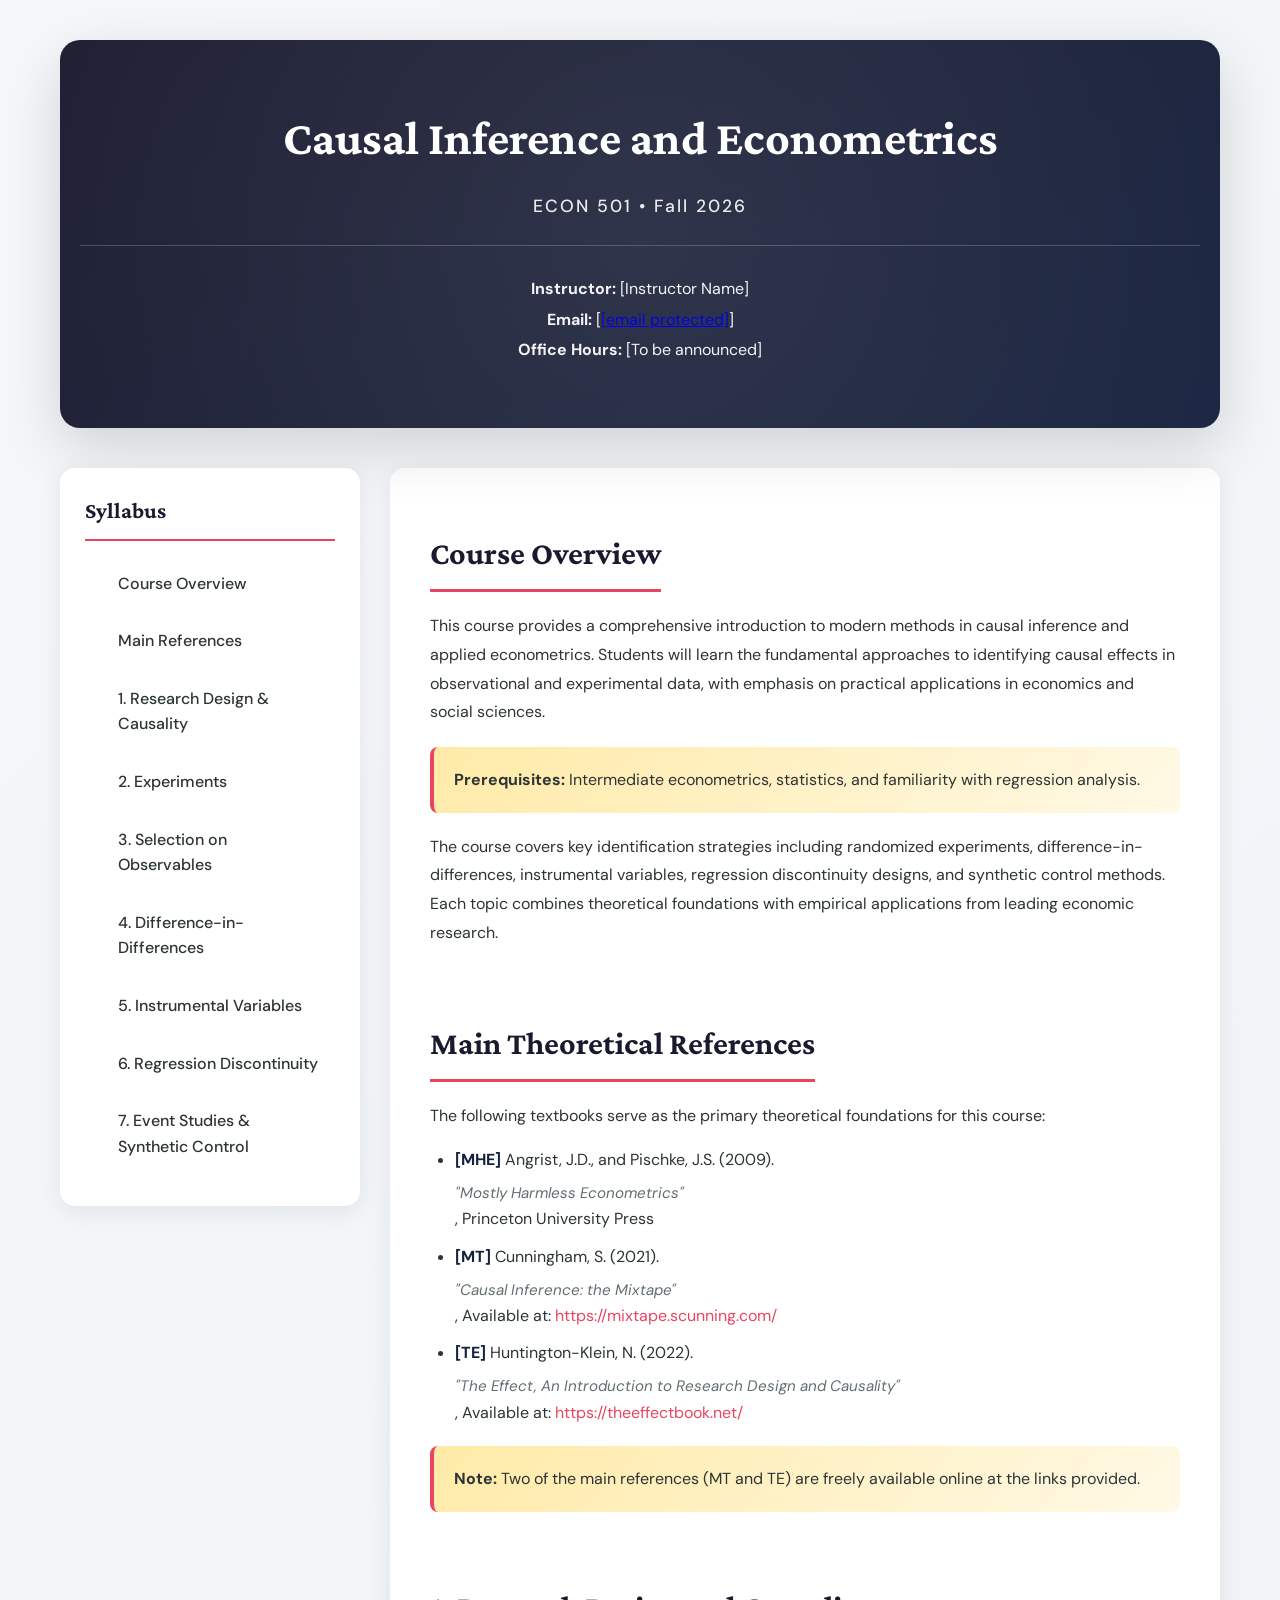
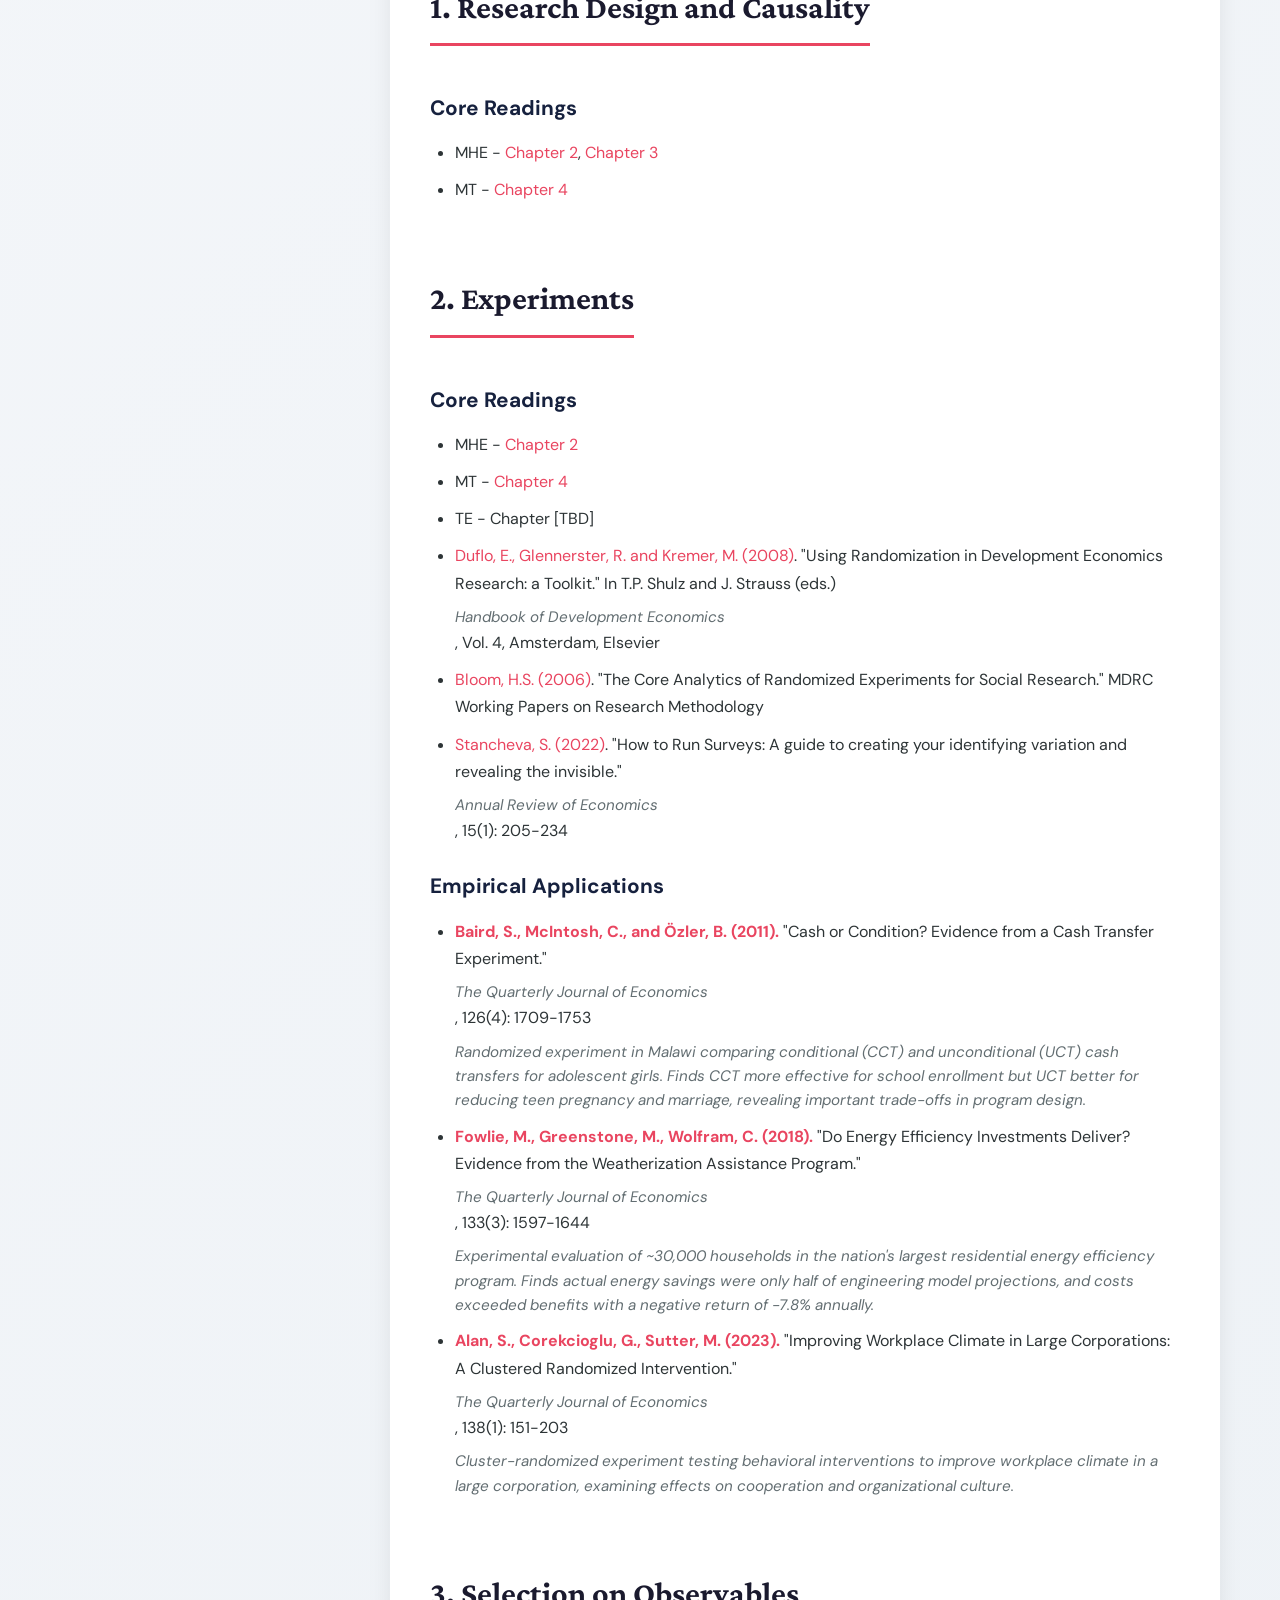
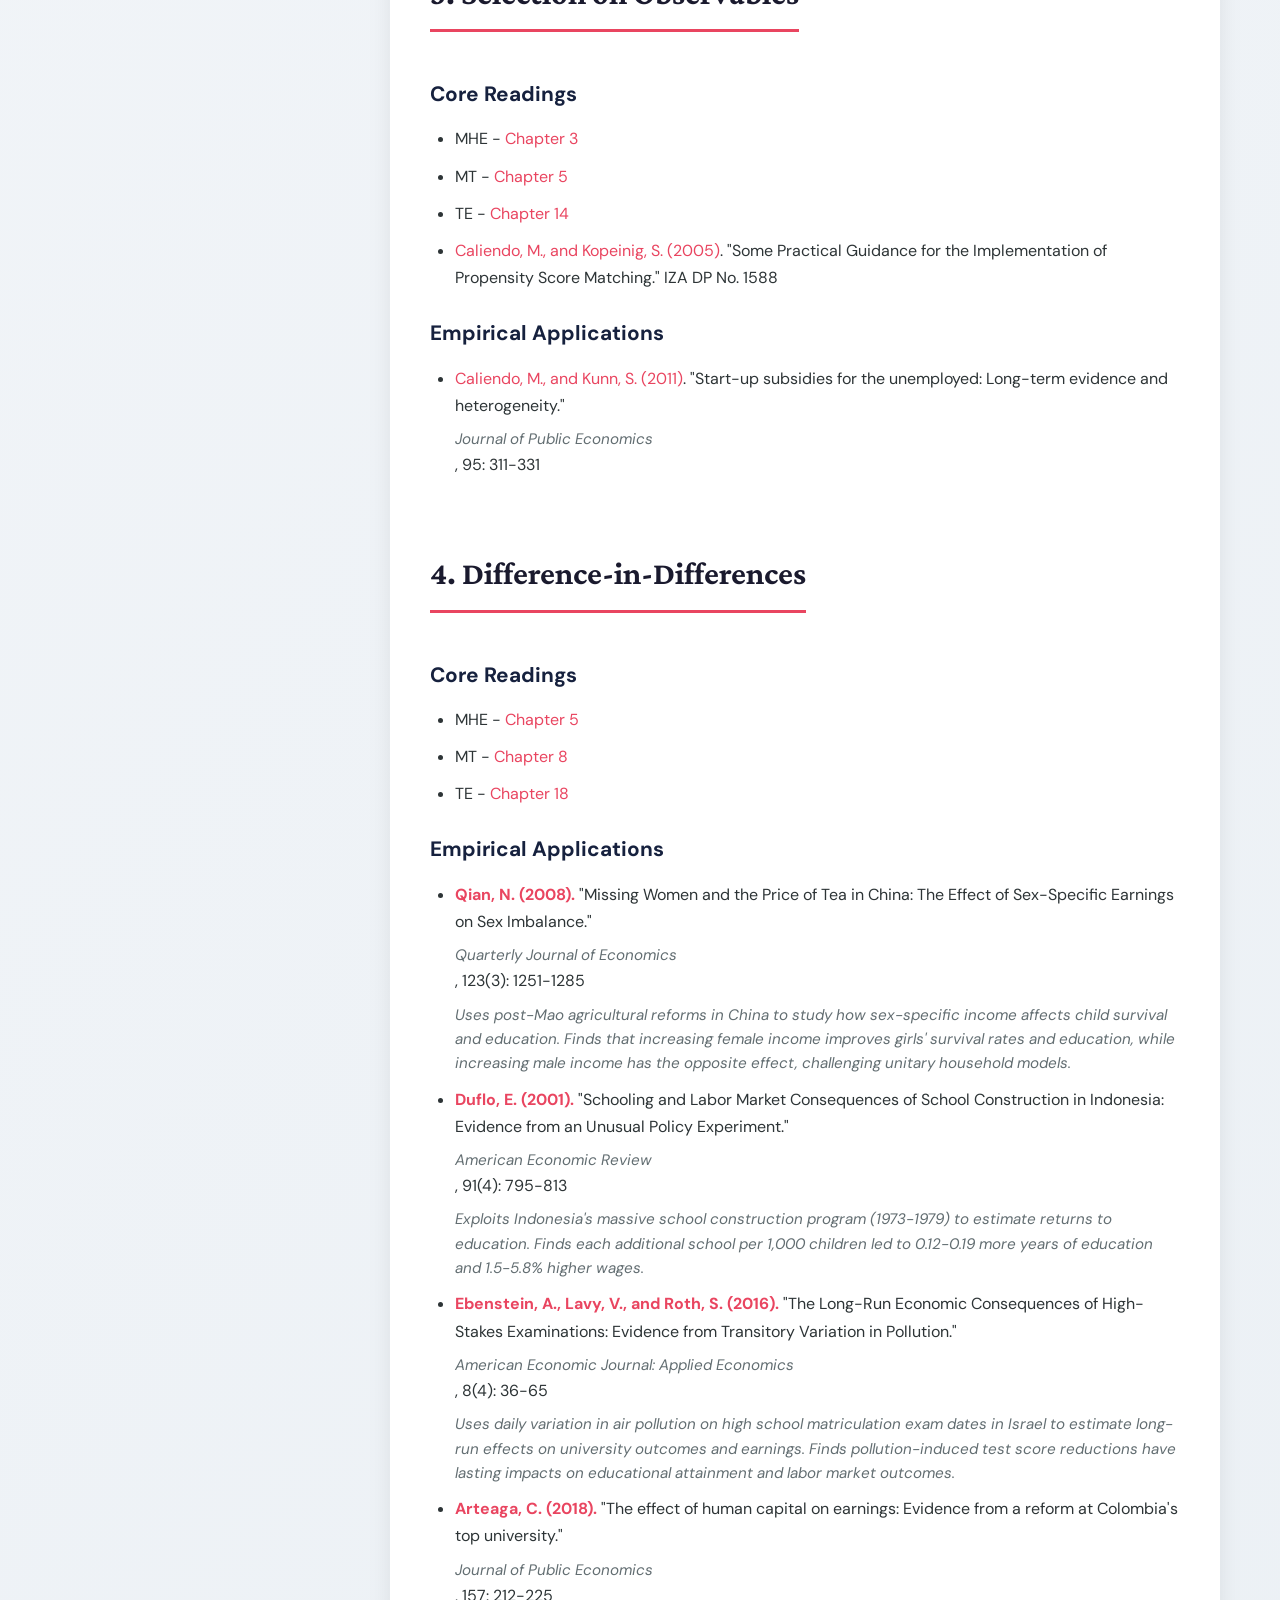
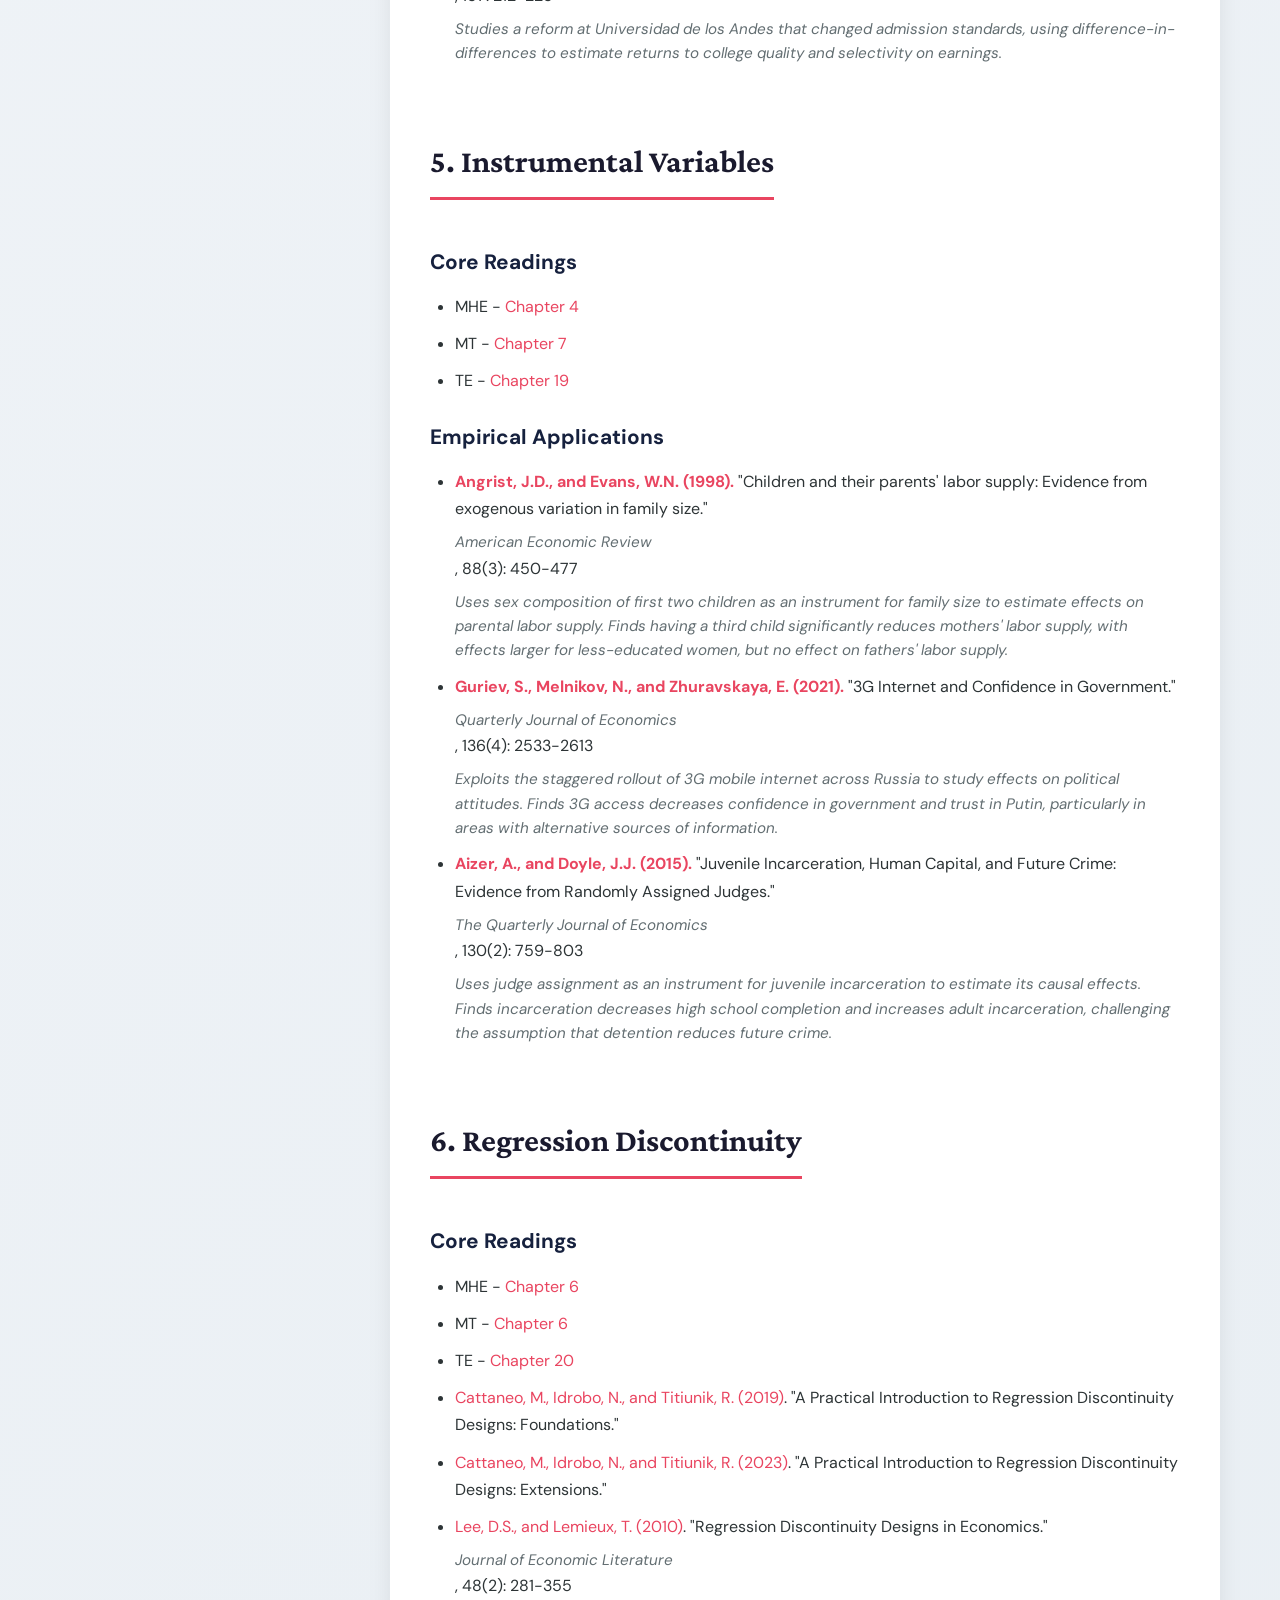
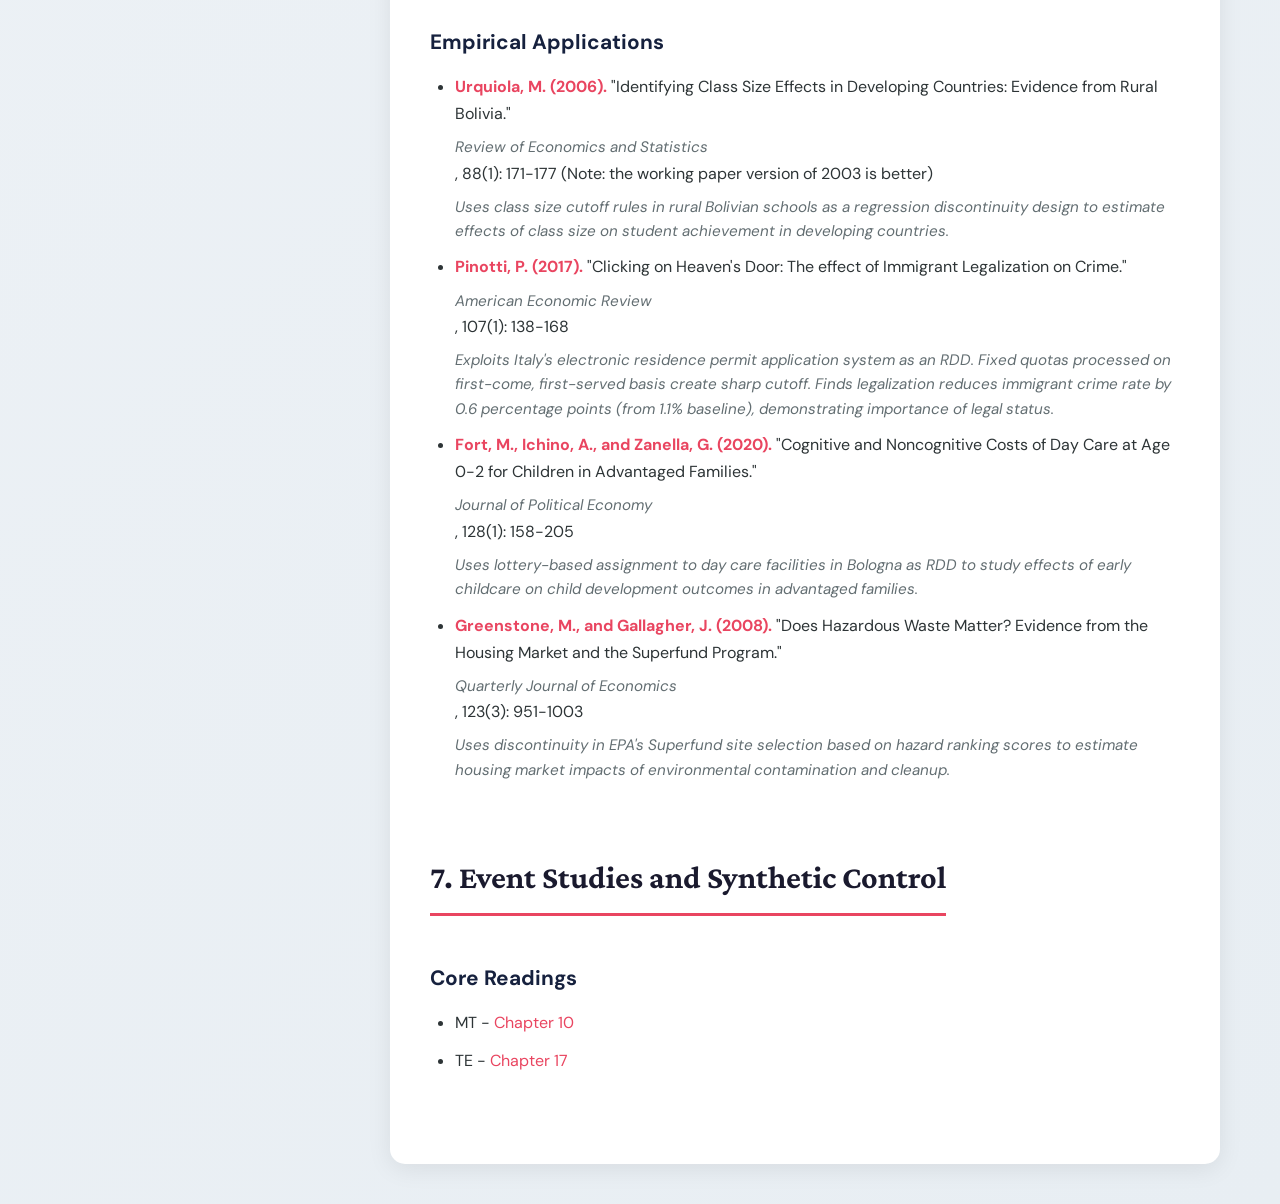
==== index.html @ 87868c3b "Add files via upload" ====
<!DOCTYPE html>
<html lang="en">
<head>
    <meta charset="UTF-8">
    <meta name="viewport" content="width=device-width, initial-scale=1.0">
    <title>Course Syllabus</title>
    <link href="https://fonts.googleapis.com/css2?family=Crimson+Pro:wght@400;600;700&family=DM+Sans:wght@400;500;700&display=swap" rel="stylesheet">
    <style>
        :root {
            --primary: #1a1a2e;
            --secondary: #16213e;
            --accent: #e94560;
            --light: #f1f1f1;
            --text: #2d3436;
            --border: #dfe6e9;
            --highlight: #ffeaa7;
        }

        * {
            margin: 0;
            padding: 0;
            box-sizing: border-box;
        }

        body {
            font-family: 'DM Sans', sans-serif;
            line-height: 1.6;
            color: var(--text);
            background: linear-gradient(135deg, #f5f7fa 0%, #e8eef3 100%);
            min-height: 100vh;
        }

        .container {
            max-width: 1200px;
            margin: 0 auto;
            padding: 40px 20px;
        }

        header {
            background: linear-gradient(135deg, var(--primary) 0%, var(--secondary) 100%);
            color: white;
            padding: 60px 20px;
            text-align: center;
            border-radius: 20px;
            margin-bottom: 40px;
            box-shadow: 0 20px 60px rgba(0,0,0,0.15);
            position: relative;
            overflow: hidden;
        }

        header::before {
            content: '';
            position: absolute;
            top: -50%;
            right: -50%;
            width: 200%;
            height: 200%;
            background: radial-gradient(circle, rgba(255,255,255,0.1) 0%, transparent 70%);
            animation: pulse 15s ease-in-out infinite;
        }

        @keyframes pulse {
            0%, 100% { transform: scale(1); opacity: 0.3; }
            50% { transform: scale(1.1); opacity: 0.5; }
        }

        h1 {
            font-family: 'Crimson Pro', serif;
            font-size: 3rem;
            font-weight: 700;
            margin-bottom: 15px;
            position: relative;
            z-index: 1;
        }

        .course-code {
            font-size: 1.1rem;
            opacity: 0.9;
            letter-spacing: 2px;
            font-weight: 500;
            position: relative;
            z-index: 1;
        }

        .instructor-info {
            margin-top: 25px;
            padding-top: 25px;
            border-top: 1px solid rgba(255,255,255,0.2);
            position: relative;
            z-index: 1;
        }

        .instructor-info p {
            margin: 5px 0;
            opacity: 0.95;
        }

        .main-content {
            display: grid;
            grid-template-columns: 300px 1fr;
            gap: 30px;
        }

        .sidebar {
            position: sticky;
            top: 20px;
            height: fit-content;
        }

        .nav-menu {
            background: white;
            border-radius: 15px;
            padding: 25px;
            box-shadow: 0 5px 25px rgba(0,0,0,0.08);
        }

        .nav-menu h3 {
            font-family: 'Crimson Pro', serif;
            font-size: 1.4rem;
            margin-bottom: 20px;
            color: var(--primary);
            border-bottom: 2px solid var(--accent);
            padding-bottom: 10px;
        }

        .nav-menu ul {
            list-style: none;
        }

        .nav-menu li {
            margin: 12px 0;
        }

        .nav-menu a {
            text-decoration: none;
            color: var(--text);
            display: flex;
            align-items: center;
            padding: 10px 15px;
            border-radius: 8px;
            transition: all 0.3s ease;
            font-weight: 500;
        }

        .nav-menu a:hover {
            background: var(--accent);
            color: white;
            transform: translateX(5px);
        }

        .nav-menu a::before {
            content: '▸';
            margin-right: 10px;
            opacity: 0;
            transition: opacity 0.3s ease;
        }

        .nav-menu a:hover::before {
            opacity: 1;
        }

        .content-area {
            background: white;
            border-radius: 15px;
            padding: 40px;
            box-shadow: 0 5px 25px rgba(0,0,0,0.08);
        }

        .section {
            margin-bottom: 50px;
            padding-top: 20px;
            animation: fadeIn 0.6s ease-out;
        }

        @keyframes fadeIn {
            from { opacity: 0; transform: translateY(20px); }
            to { opacity: 1; transform: translateY(0); }
        }

        .section h2 {
            font-family: 'Crimson Pro', serif;
            font-size: 2rem;
            color: var(--primary);
            margin-bottom: 20px;
            padding-bottom: 10px;
            border-bottom: 3px solid var(--accent);
            display: inline-block;
        }

        .section h3 {
            font-size: 1.3rem;
            color: var(--secondary);
            margin: 25px 0 15px 0;
        }

        .section p {
            margin-bottom: 15px;
            line-height: 1.8;
        }

        .section ul {
            margin-left: 25px;
            margin-bottom: 15px;
        }

        .section li {
            margin: 10px 0;
            line-height: 1.7;
        }

        .section a {
            color: var(--accent);
            text-decoration: none;
            border-bottom: 1px solid transparent;
            transition: border-bottom 0.3s ease;
        }

        .section a:hover {
            border-bottom: 1px solid var(--accent);
        }

        .section li em {
            display: block;
            margin-top: 8px;
            font-size: 0.95rem;
            line-height: 1.6;
            color: #636e72;
            font-style: italic;
        }

        .section li strong {
            color: var(--secondary);
        }

        .highlight-box {
            background: linear-gradient(135deg, var(--highlight) 0%, #fff9e6 100%);
            border-left: 4px solid var(--accent);
            padding: 20px;
            margin: 20px 0;
            border-radius: 8px;
        }

        .schedule-table {
            width: 100%;
            border-collapse: collapse;
            margin: 20px 0;
            box-shadow: 0 2px 15px rgba(0,0,0,0.05);
        }

        .schedule-table thead {
            background: var(--primary);
            color: white;
        }

        .schedule-table th {
            padding: 15px;
            text-align: left;
            font-weight: 600;
        }

        .schedule-table td {
            padding: 15px;
            border-bottom: 1px solid var(--border);
        }

        .schedule-table tr:hover {
            background: #f8f9fa;
        }

        .grade-item {
            display: flex;
            justify-content: space-between;
            padding: 12px 20px;
            margin: 10px 0;
            background: white;
            border: 1px solid var(--border);
            border-radius: 8px;
            transition: all 0.3s ease;
        }

        .grade-item:hover {
            border-color: var(--accent);
            transform: translateX(5px);
        }

        .grade-item span:last-child {
            font-weight: 700;
            color: var(--accent);
        }

        @media (max-width: 968px) {
            .main-content {
                grid-template-columns: 1fr;
            }

            .sidebar {
                position: static;
            }

            h1 {
                font-size: 2rem;
            }
        }
    </style>
</head>
<body>
    <div class="container">
        <header>
            <h1>Causal Inference and Econometrics</h1>
            <div class="course-code">ECON 501 • Fall 2026</div>
            <div class="instructor-info">
                <p><strong>Instructor:</strong> [Instructor Name]</p>
                <p><strong>Email:</strong> [<a href="/cdn-cgi/l/email-protection" class="__cf_email__" data-cfemail="eb8285989f999e889f8499ab9e85829d8e9998829f92c58e8f9e">[email&#160;protected]</a>]</p>
                <p><strong>Office Hours:</strong> [To be announced]</p>
            </div>
        </header>

        <div class="main-content">
            <aside class="sidebar">
                <nav class="nav-menu">
                    <h3>Syllabus</h3>
                    <ul>
                        <li><a href="#overview">Course Overview</a></li>
                        <li><a href="#references">Main References</a></li>
                        <li><a href="#topic1">1. Research Design & Causality</a></li>
                        <li><a href="#topic2">2. Experiments</a></li>
                        <li><a href="#topic3">3. Selection on Observables</a></li>
                        <li><a href="#topic4">4. Difference-in-Differences</a></li>
                        <li><a href="#topic5">5. Instrumental Variables</a></li>
                        <li><a href="#topic6">6. Regression Discontinuity</a></li>
                        <li><a href="#topic7">7. Event Studies & Synthetic Control</a></li>
                    </ul>
                </nav>
            </aside>

            <main class="content-area">
                <section id="overview" class="section">
                    <h2>Course Overview</h2>
                    <p>This course provides a comprehensive introduction to modern methods in causal inference and applied econometrics. Students will learn the fundamental approaches to identifying causal effects in observational and experimental data, with emphasis on practical applications in economics and social sciences.</p>
                    
                    <div class="highlight-box">
                        <strong>Prerequisites:</strong> Intermediate econometrics, statistics, and familiarity with regression analysis.
                    </div>

                    <p>The course covers key identification strategies including randomized experiments, difference-in-differences, instrumental variables, regression discontinuity designs, and synthetic control methods. Each topic combines theoretical foundations with empirical applications from leading economic research.</p>
                </section>

                <section id="references" class="section">
                    <h2>Main Theoretical References</h2>
                    <p>The following textbooks serve as the primary theoretical foundations for this course:</p>
                    <ul>
                        <li><strong>[MHE]</strong> Angrist, J.D., and Pischke, J.S. (2009). <em>"Mostly Harmless Econometrics"</em>, Princeton University Press</li>
                        <li><strong>[MT]</strong> Cunningham, S. (2021). <em>"Causal Inference: the Mixtape"</em>, Available at: <a href="https://mixtape.scunning.com/" target="_blank">https://mixtape.scunning.com/</a></li>
                        <li><strong>[TE]</strong> Huntington-Klein, N. (2022). <em>"The Effect, An Introduction to Research Design and Causality"</em>, Available at: <a href="https://theeffectbook.net/" target="_blank">https://theeffectbook.net/</a></li>
                    </ul>
                    
                    <div class="highlight-box">
                        <strong>Note:</strong> Two of the main references (MT and TE) are freely available online at the links provided.
                    </div>
                </section>

                <section id="topic1" class="section">
                    <h2>1. Research Design and Causality</h2>
                    
                    <h3>Core Readings</h3>
                    <ul>
                        <li>MHE - <a href="MHE_Chapter_2.html" target="_blank">Chapter 2</a>, <a href="MHE_Chapter_3.html" target="_blank">Chapter 3</a></li>
                        <li>MT - <a href="https://mixtape.scunning.com/04-potential_outcomes" target="_blank">Chapter 4</a></li>
                    </ul>
                </section>

                <section id="topic2" class="section">
                    <h2>2. Experiments</h2>
                    
                    <h3>Core Readings</h3>
                    <ul>
                        <li>MHE - <a href="MHE_Chapter_2.html" target="_blank">Chapter 2</a></li>
                        <li>MT - <a href="https://mixtape.scunning.com/04-potential_outcomes" target="_blank">Chapter 4</a></li>
                        <li>TE - Chapter [TBD]</li>
                        <li><a href="https://www.sciencedirect.com/science/article/abs/pii/S1573447107040612" target="_blank">Duflo, E., Glennerster, R. and Kremer, M. (2008)</a>. "Using Randomization in Development Economics Research: a Toolkit." In T.P. Shulz and J. Strauss (eds.) <em>Handbook of Development Economics</em>, Vol. 4, Amsterdam, Elsevier</li>
                        <li><a href="https://www.mdrc.org/work/publications/core-analytics-randomized-experiments-social-research" target="_blank">Bloom, H.S. (2006)</a>. "The Core Analytics of Randomized Experiments for Social Research." MDRC Working Papers on Research Methodology</li>
                        <li><a href="https://www.annualreviews.org/doi/10.1146/annurev-economics-091622-010157" target="_blank">Stancheva, S. (2022)</a>. "How to Run Surveys: A guide to creating your identifying variation and revealing the invisible." <em>Annual Review of Economics</em>, 15(1): 205-234</li>
                    </ul>

                    <h3>Empirical Applications</h3>
                    <ul>
                        <li><strong><a href="https://academic.oup.com/qje/article-abstract/126/4/1709/1922509" target="_blank">Baird, S., McIntosh, C., and Özler, B. (2011).</a></strong> "Cash or Condition? Evidence from a Cash Transfer Experiment." <em>The Quarterly Journal of Economics</em>, 126(4): 1709-1753
                            <br><em>Randomized experiment in Malawi comparing conditional (CCT) and unconditional (UCT) cash transfers for adolescent girls. Finds CCT more effective for school enrollment but UCT better for reducing teen pregnancy and marriage, revealing important trade-offs in program design.</em>
                        </li>
                        <li><strong><a href="https://academic.oup.com/qje/article/133/3/1597/4828342" target="_blank">Fowlie, M., Greenstone, M., Wolfram, C. (2018).</a></strong> "Do Energy Efficiency Investments Deliver? Evidence from the Weatherization Assistance Program." <em>The Quarterly Journal of Economics</em>, 133(3): 1597-1644
                            <br><em>Experimental evaluation of ~30,000 households in the nation's largest residential energy efficiency program. Finds actual energy savings were only half of engineering model projections, and costs exceeded benefits with a negative return of -7.8% annually.</em>
                        </li>
                        <li><strong><a href="https://academic.oup.com/qje/article-abstract/138/1/151/6670730" target="_blank">Alan, S., Corekcioglu, G., Sutter, M. (2023).</a></strong> "Improving Workplace Climate in Large Corporations: A Clustered Randomized Intervention." <em>The Quarterly Journal of Economics</em>, 138(1): 151-203
                            <br><em>Cluster-randomized experiment testing behavioral interventions to improve workplace climate in a large corporation, examining effects on cooperation and organizational culture.</em>
                        </li>
                    </ul>
                </section>

                <section id="topic3" class="section">
                    <h2>3. Selection on Observables</h2>
                    
                    <h3>Core Readings</h3>
                    <ul>
                        <li>MHE - <a href="MHE_Chapter_3.html" target="_blank">Chapter 3</a></li>
                        <li>MT - <a href="https://mixtape.scunning.com/05-matching_and_subclassification" target="_blank">Chapter 5</a></li>
                        <li>TE - <a href="https://theeffectbook.net/ch-Matching.html" target="_blank">Chapter 14</a></li>
                        <li><a href="https://www.iza.org/publications/dp/1588/some-practical-guidance-for-the-implementation-of-propensity-score-matching" target="_blank">Caliendo, M., and Kopeinig, S. (2005)</a>. "Some Practical Guidance for the Implementation of Propensity Score Matching." IZA DP No. 1588</li>
                    </ul>

                    <h3>Empirical Applications</h3>
                    <ul>
                        <li><a href="https://www.sciencedirect.com/science/article/abs/pii/S0047272710001830" target="_blank">Caliendo, M., and Kunn, S. (2011)</a>. "Start-up subsidies for the unemployed: Long-term evidence and heterogeneity." <em>Journal of Public Economics</em>, 95: 311-331</li>
                    </ul>
                </section>

                <section id="topic4" class="section">
                    <h2>4. Difference-in-Differences</h2>
                    
                    <h3>Core Readings</h3>
                    <ul>
                        <li>MHE - <a href="MHE_Chapter_5.html" target="_blank">Chapter 5</a></li>
                        <li>MT - <a href="https://mixtape.scunning.com/08-panel_data" target="_blank">Chapter 8</a></li>
                        <li>TE - <a href="https://theeffectbook.net/ch-DifferenceinDifference.html" target="_blank">Chapter 18</a></li>
                    </ul>

                    <h3>Empirical Applications</h3>
                    <ul>
                        <li><strong><a href="https://academic.oup.com/qje/article-abstract/123/3/1251/1928174" target="_blank">Qian, N. (2008).</a></strong> "Missing Women and the Price of Tea in China: The Effect of Sex-Specific Earnings on Sex Imbalance." <em>Quarterly Journal of Economics</em>, 123(3): 1251-1285
                            <br><em>Uses post-Mao agricultural reforms in China to study how sex-specific income affects child survival and education. Finds that increasing female income improves girls' survival rates and education, while increasing male income has the opposite effect, challenging unitary household models.</em>
                        </li>
                        <li><strong><a href="https://www.aeaweb.org/articles?id=10.1257/aer.91.4.795" target="_blank">Duflo, E. (2001).</a></strong> "Schooling and Labor Market Consequences of School Construction in Indonesia: Evidence from an Unusual Policy Experiment." <em>American Economic Review</em>, 91(4): 795-813
                            <br><em>Exploits Indonesia's massive school construction program (1973-1979) to estimate returns to education. Finds each additional school per 1,000 children led to 0.12-0.19 more years of education and 1.5-5.8% higher wages.</em>
                        </li>
                        <li><strong><a href="https://www.aeaweb.org/articles?id=10.1257/app.20150213" target="_blank">Ebenstein, A., Lavy, V., and Roth, S. (2016).</a></strong> "The Long-Run Economic Consequences of High-Stakes Examinations: Evidence from Transitory Variation in Pollution." <em>American Economic Journal: Applied Economics</em>, 8(4): 36-65
                            <br><em>Uses daily variation in air pollution on high school matriculation exam dates in Israel to estimate long-run effects on university outcomes and earnings. Finds pollution-induced test score reductions have lasting impacts on educational attainment and labor market outcomes.</em>
                        </li>
                        <li><strong><a href="https://www.sciencedirect.com/science/article/abs/pii/S0047272717301792" target="_blank">Arteaga, C. (2018).</a></strong> "The effect of human capital on earnings: Evidence from a reform at Colombia's top university." <em>Journal of Public Economics</em>, 157: 212-225
                            <br><em>Studies a reform at Universidad de los Andes that changed admission standards, using difference-in-differences to estimate returns to college quality and selectivity on earnings.</em>
                        </li>
                    </ul>
                </section>

                <section id="topic5" class="section">
                    <h2>5. Instrumental Variables</h2>
                    
                    <h3>Core Readings</h3>
                    <ul>
                        <li>MHE - <a href="MHE_Chapter_4.html" target="_blank">Chapter 4</a></li>
                        <li>MT - <a href="https://mixtape.scunning.com/07-instrumental_variables" target="_blank">Chapter 7</a></li>
                        <li>TE - <a href="https://theeffectbook.net/ch-InstrumentalVariables.html" target="_blank">Chapter 19</a></li>
                    </ul>

                    <h3>Empirical Applications</h3>
                    <ul>
                        <li><strong><a href="https://www.aeaweb.org/articles?id=10.1257/aer.88.3.450" target="_blank">Angrist, J.D., and Evans, W.N. (1998).</a></strong> "Children and their parents' labor supply: Evidence from exogenous variation in family size." <em>American Economic Review</em>, 88(3): 450-477
                            <br><em>Uses sex composition of first two children as an instrument for family size to estimate effects on parental labor supply. Finds having a third child significantly reduces mothers' labor supply, with effects larger for less-educated women, but no effect on fathers' labor supply.</em>
                        </li>
                        <li><strong><a href="https://academic.oup.com/qje/article/136/4/2533/6261993" target="_blank">Guriev, S., Melnikov, N., and Zhuravskaya, E. (2021).</a></strong> "3G Internet and Confidence in Government." <em>Quarterly Journal of Economics</em>, 136(4): 2533-2613
                            <br><em>Exploits the staggered rollout of 3G mobile internet across Russia to study effects on political attitudes. Finds 3G access decreases confidence in government and trust in Putin, particularly in areas with alternative sources of information.</em>
                        </li>
                        <li><strong><a href="https://academic.oup.com/qje/article/130/2/759/2330287" target="_blank">Aizer, A., and Doyle, J.J. (2015).</a></strong> "Juvenile Incarceration, Human Capital, and Future Crime: Evidence from Randomly Assigned Judges." <em>The Quarterly Journal of Economics</em>, 130(2): 759-803
                            <br><em>Uses judge assignment as an instrument for juvenile incarceration to estimate its causal effects. Finds incarceration decreases high school completion and increases adult incarceration, challenging the assumption that detention reduces future crime.</em>
                        </li>
                    </ul>
                </section>

                <section id="topic6" class="section">
                    <h2>6. Regression Discontinuity</h2>
                    
                    <h3>Core Readings</h3>
                    <ul>
                        <li>MHE - <a href="MHE_Chapter_6.html" target="_blank">Chapter 6</a></li>
                        <li>MT - <a href="https://mixtape.scunning.com/06-regression_discontinuity" target="_blank">Chapter 6</a></li>
                        <li>TE - <a href="https://theeffectbook.net/ch-RegressionDiscontinuity.html" target="_blank">Chapter 20</a></li>
                        <li><a href="https://mdcattaneo.github.io/books/Cattaneo-Idrobo-Titiunik_2020_CUP.pdf" target="_blank">Cattaneo, M., Idrobo, N., and Titiunik, R. (2019)</a>. "A Practical Introduction to Regression Discontinuity Designs: Foundations."</li>
                        <li><a href="https://mdcattaneo.github.io/books/Cattaneo-Idrobo-Titiunik_2023_CUP.pdf" target="_blank">Cattaneo, M., Idrobo, N., and Titiunik, R. (2023)</a>. "A Practical Introduction to Regression Discontinuity Designs: Extensions."</li>
                        <li><a href="https://www.aeaweb.org/articles?id=10.1257/jel.48.2.281" target="_blank">Lee, D.S., and Lemieux, T. (2010)</a>. "Regression Discontinuity Designs in Economics." <em>Journal of Economic Literature</em>, 48(2): 281-355</li>
                    </ul>

                    <h3>Empirical Applications</h3>
                    <ul>
                        <li><strong><a href="https://direct.mit.edu/rest/article-abstract/88/1/171/57543/Identifying-Class-Size-Effects-in-Developing" target="_blank">Urquiola, M. (2006).</a></strong> "Identifying Class Size Effects in Developing Countries: Evidence from Rural Bolivia." <em>Review of Economics and Statistics</em>, 88(1): 171-177 (Note: the working paper version of 2003 is better)
                            <br><em>Uses class size cutoff rules in rural Bolivian schools as a regression discontinuity design to estimate effects of class size on student achievement in developing countries.</em>
                        </li>
                        <li><strong><a href="https://www.aeaweb.org/articles?id=10.1257/aer.20150355" target="_blank">Pinotti, P. (2017).</a></strong> "Clicking on Heaven's Door: The effect of Immigrant Legalization on Crime." <em>American Economic Review</em>, 107(1): 138-168
                            <br><em>Exploits Italy's electronic residence permit application system as an RDD. Fixed quotas processed on first-come, first-served basis create sharp cutoff. Finds legalization reduces immigrant crime rate by 0.6 percentage points (from 1.1% baseline), demonstrating importance of legal status.</em>
                        </li>
                        <li><strong><a href="https://www.journals.uchicago.edu/doi/10.1086/705718" target="_blank">Fort, M., Ichino, A., and Zanella, G. (2020).</a></strong> "Cognitive and Noncognitive Costs of Day Care at Age 0-2 for Children in Advantaged Families." <em>Journal of Political Economy</em>, 128(1): 158-205
                            <br><em>Uses lottery-based assignment to day care facilities in Bologna as RDD to study effects of early childcare on child development outcomes in advantaged families.</em>
                        </li>
                        <li><strong><a href="https://academic.oup.com/qje/article-abstract/123/3/951/1930860" target="_blank">Greenstone, M., and Gallagher, J. (2008).</a></strong> "Does Hazardous Waste Matter? Evidence from the Housing Market and the Superfund Program." <em>Quarterly Journal of Economics</em>, 123(3): 951-1003
                            <br><em>Uses discontinuity in EPA's Superfund site selection based on hazard ranking scores to estimate housing market impacts of environmental contamination and cleanup.</em>
                        </li>
                    </ul>
                </section>

                <section id="topic7" class="section">
                    <h2>7. Event Studies and Synthetic Control</h2>
                    
                    <h3>Core Readings</h3>
                    <ul>
                        <li>MT - <a href="https://mixtape.scunning.com/10-synthetic_control" target="_blank">Chapter 10</a></li>
                        <li>TE - <a href="https://theeffectbook.net/ch-EventStudies.html" target="_blank">Chapter 17</a></li>
                    </ul>
                </section>
            </main>
        </div>
    </div>

    <script data-cfasync="false" src="/cdn-cgi/scripts/5c5dd728/cloudflare-static/email-decode.min.js"></script><script>
        // Smooth scrolling for navigation links
        document.querySelectorAll('a[href^="#"]').forEach(anchor => {
            anchor.addEventListener('click', function (e) {
                e.preventDefault();
                const target = document.querySelector(this.getAttribute('href'));
                if (target) {
                    target.scrollIntoView({
                        behavior: 'smooth',
                        block: 'start'
                    });
                }
            });
        });

        // Highlight active section in navigation
        const sections = document.querySelectorAll('.section');
        const navLinks = document.querySelectorAll('.nav-menu a');

        window.addEventListener('scroll', () => {
            let current = '';
            sections.forEach(section => {
                const sectionTop = section.offsetTop;
                const sectionHeight = section.clientHeight;
                if (pageYOffset >= (sectionTop - 100)) {
                    current = section.getAttribute('id');
                }
            });

            navLinks.forEach(link => {
                link.style.background = '';
                link.style.color = '';
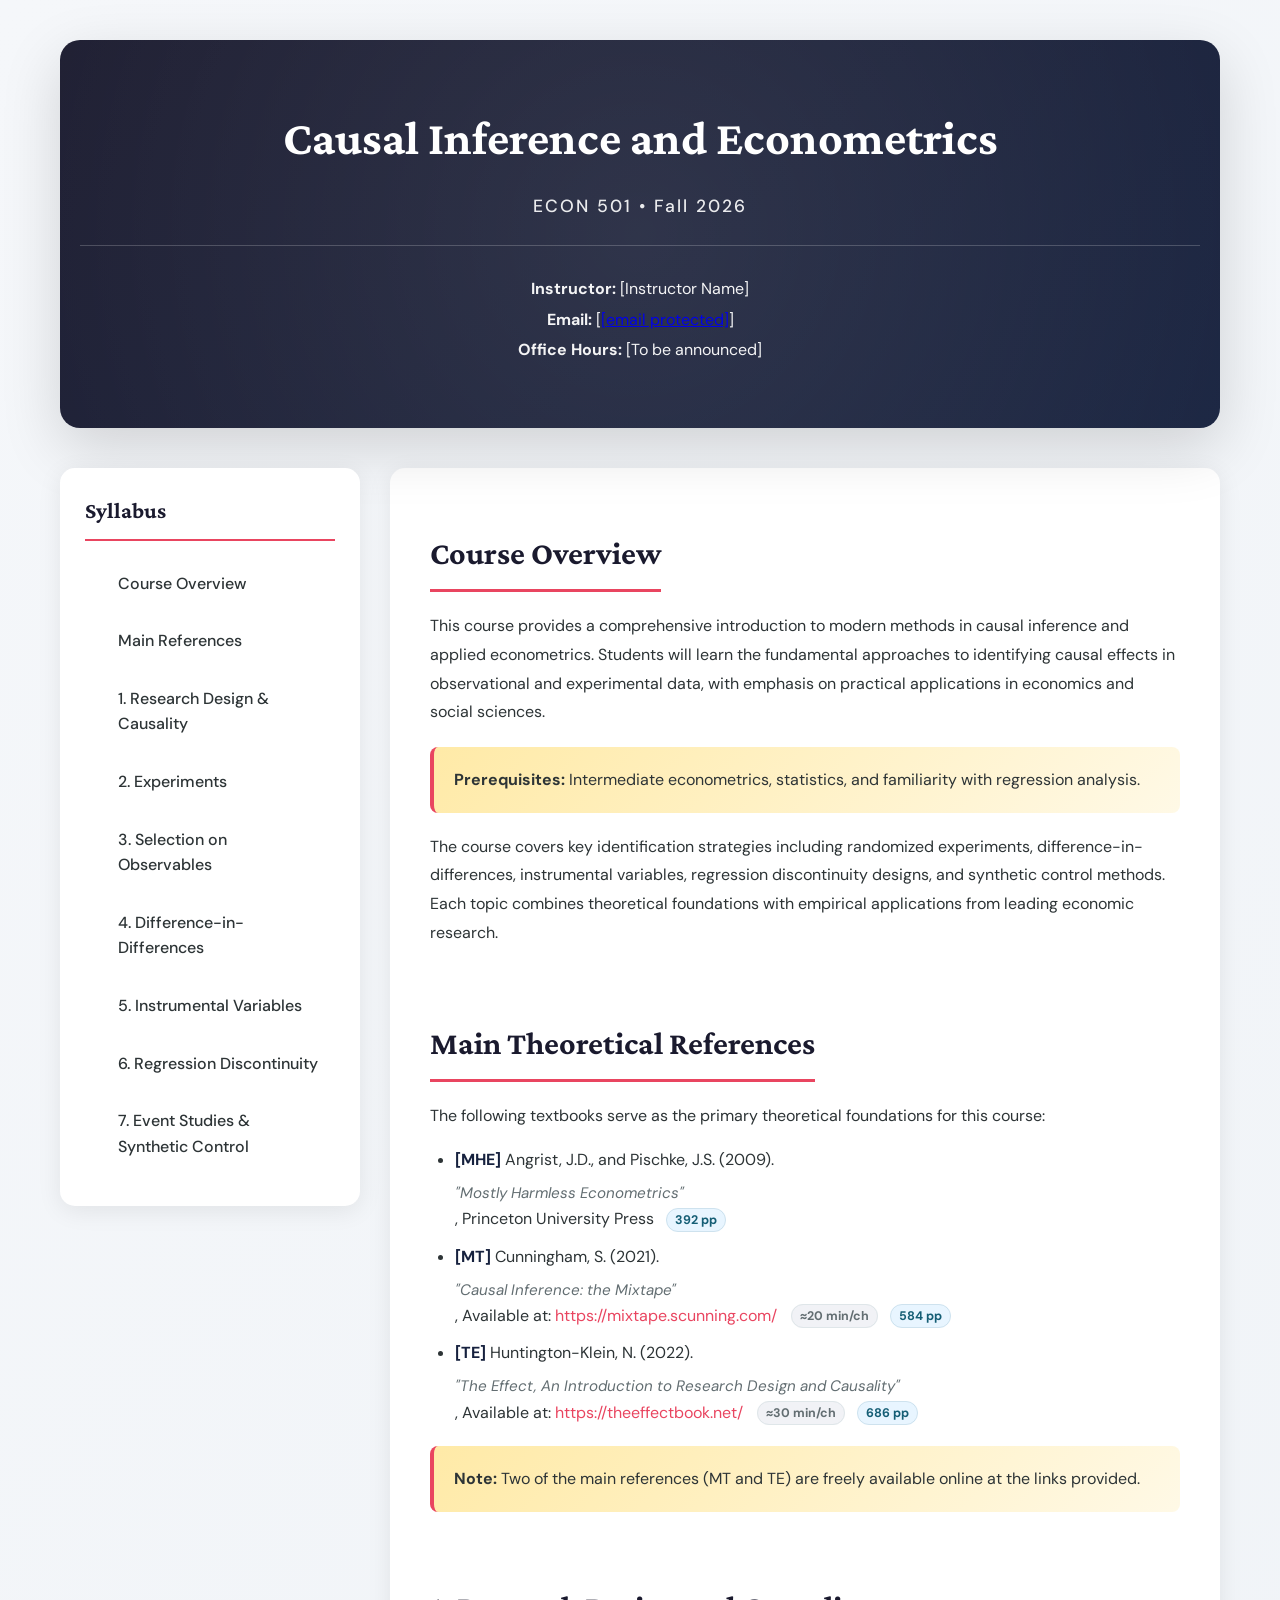
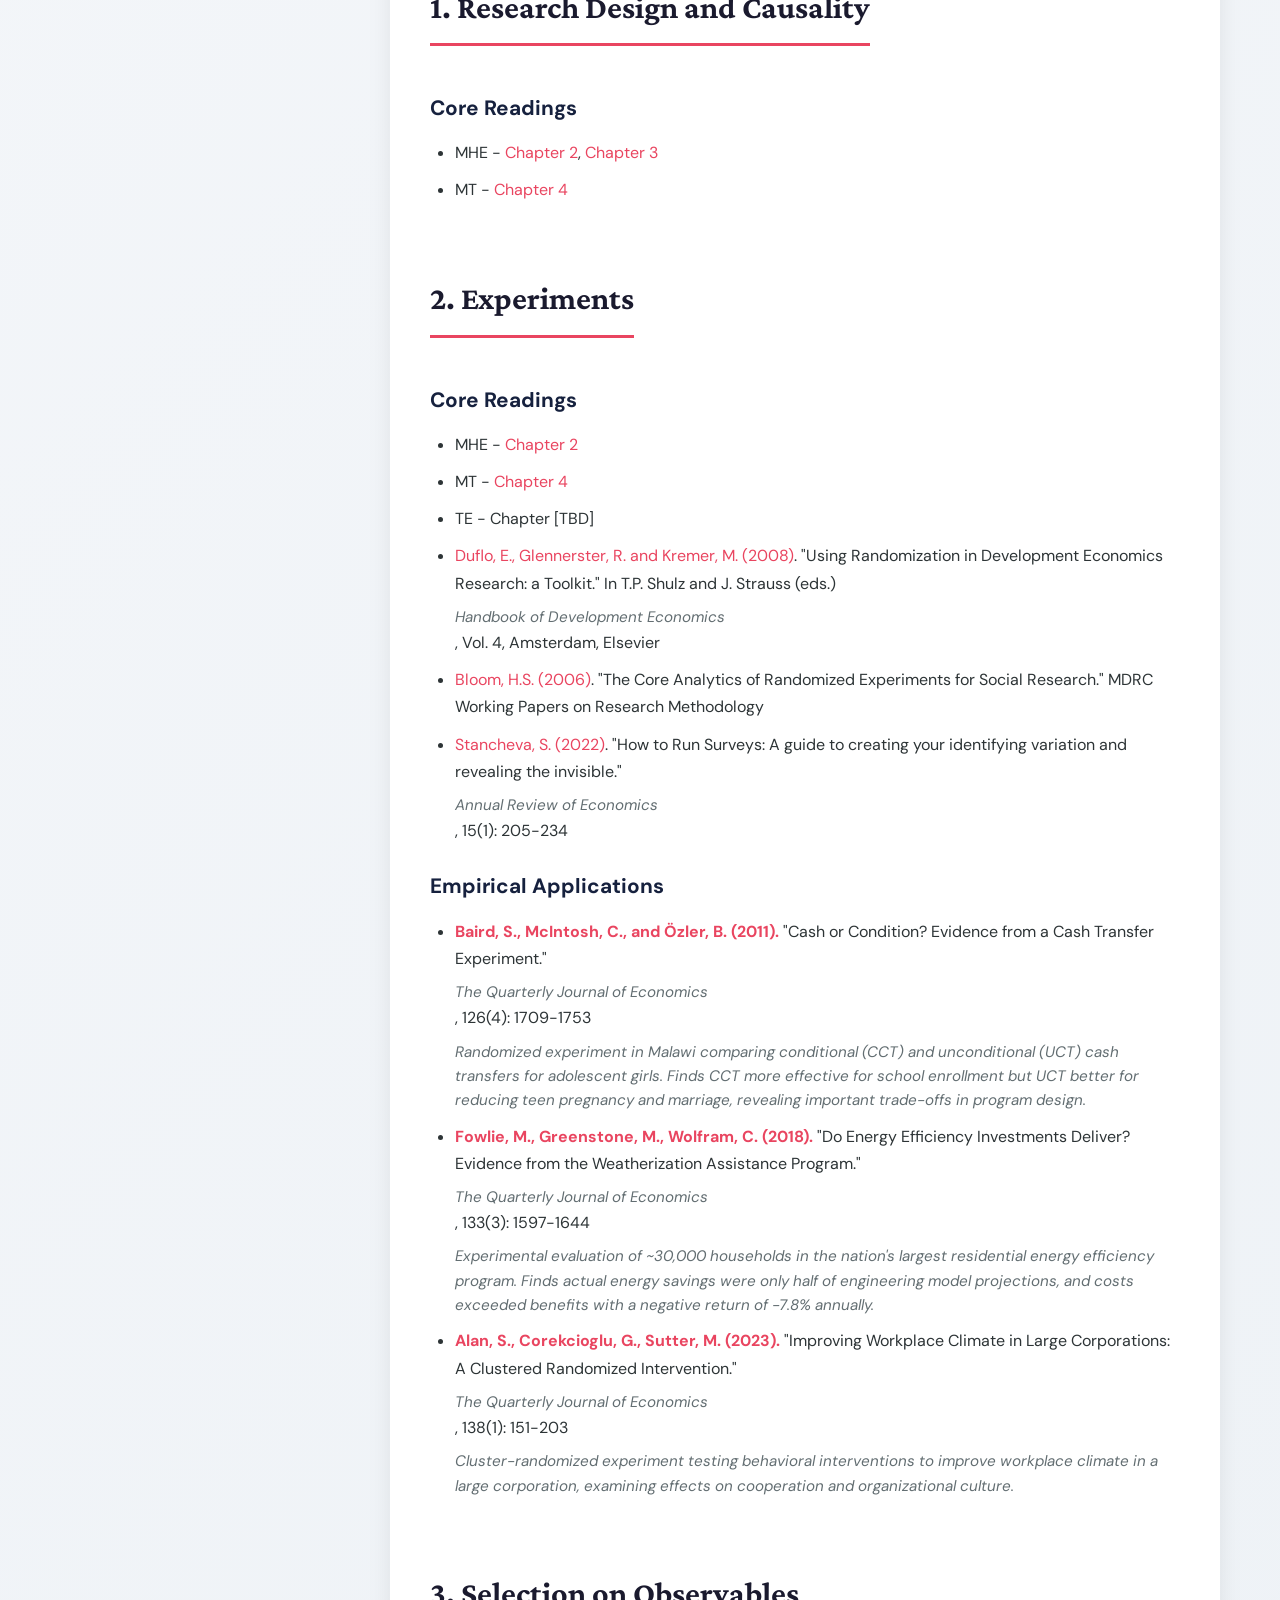
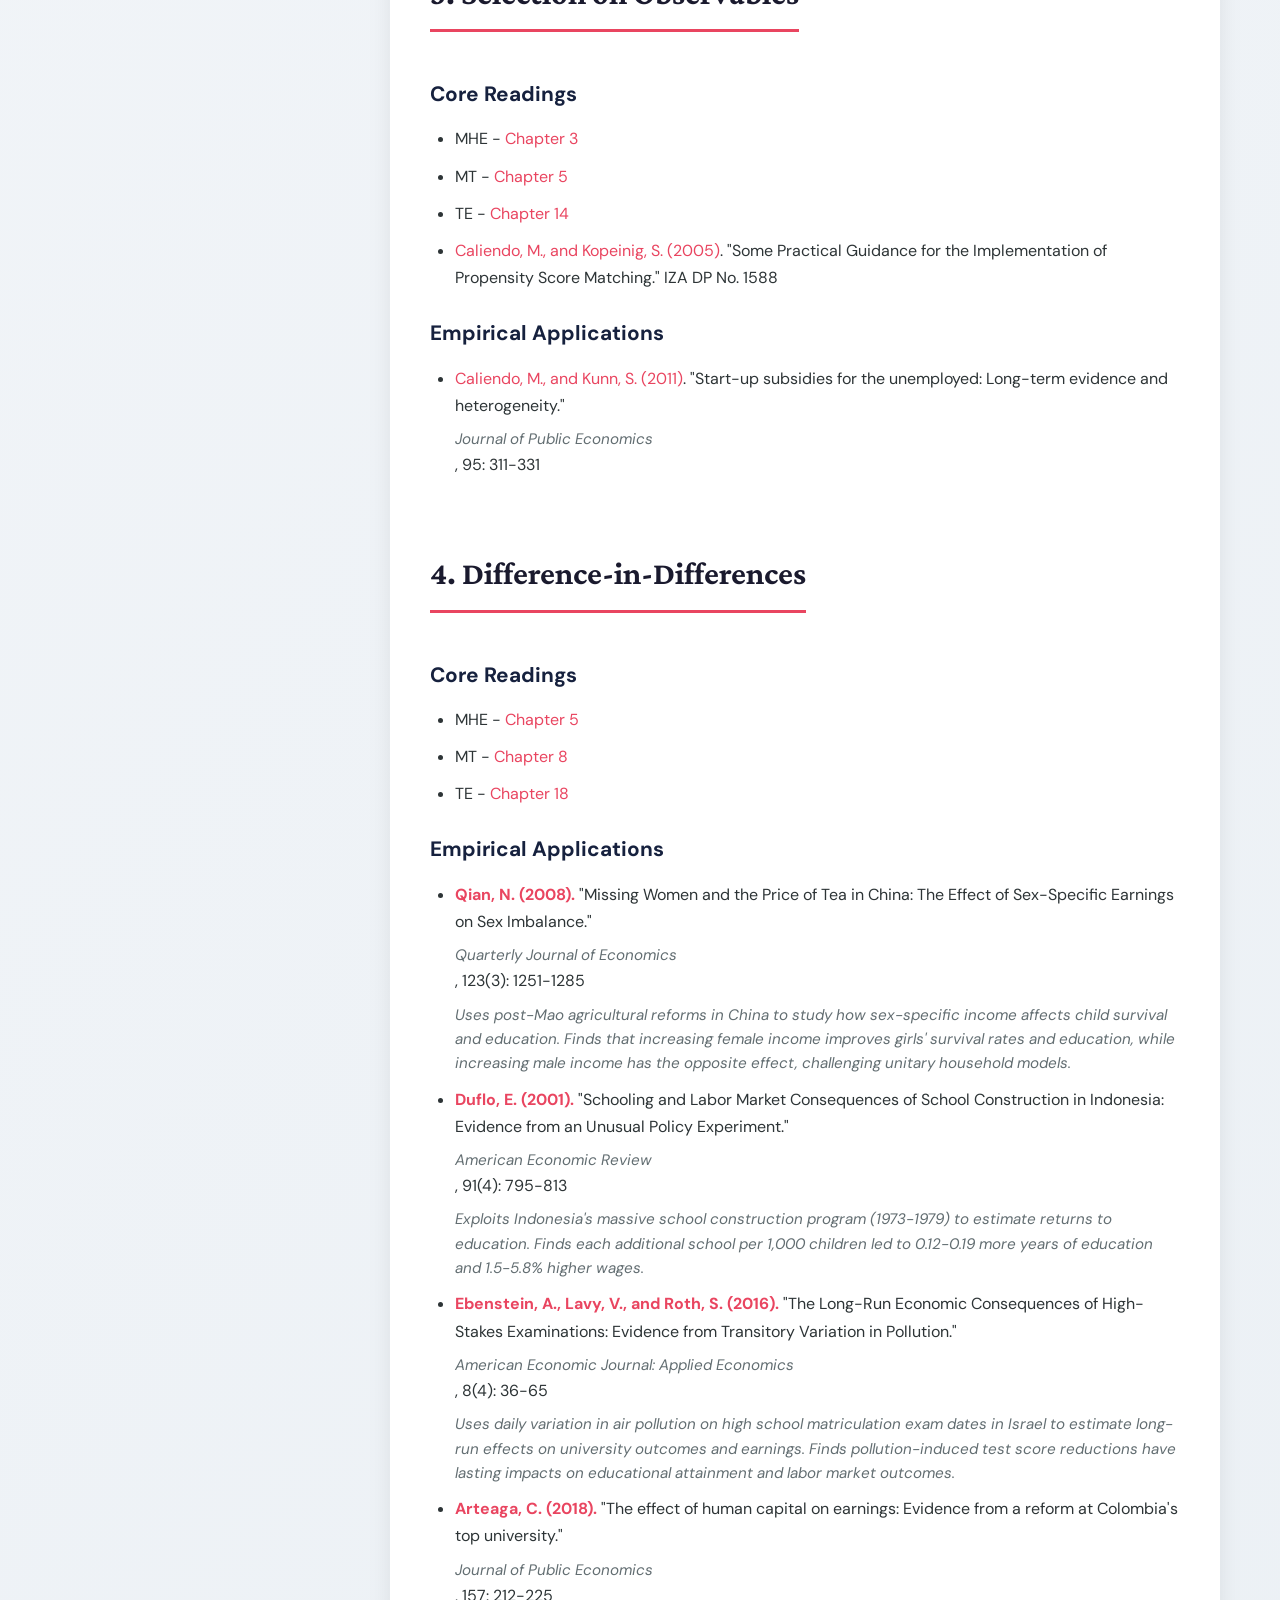
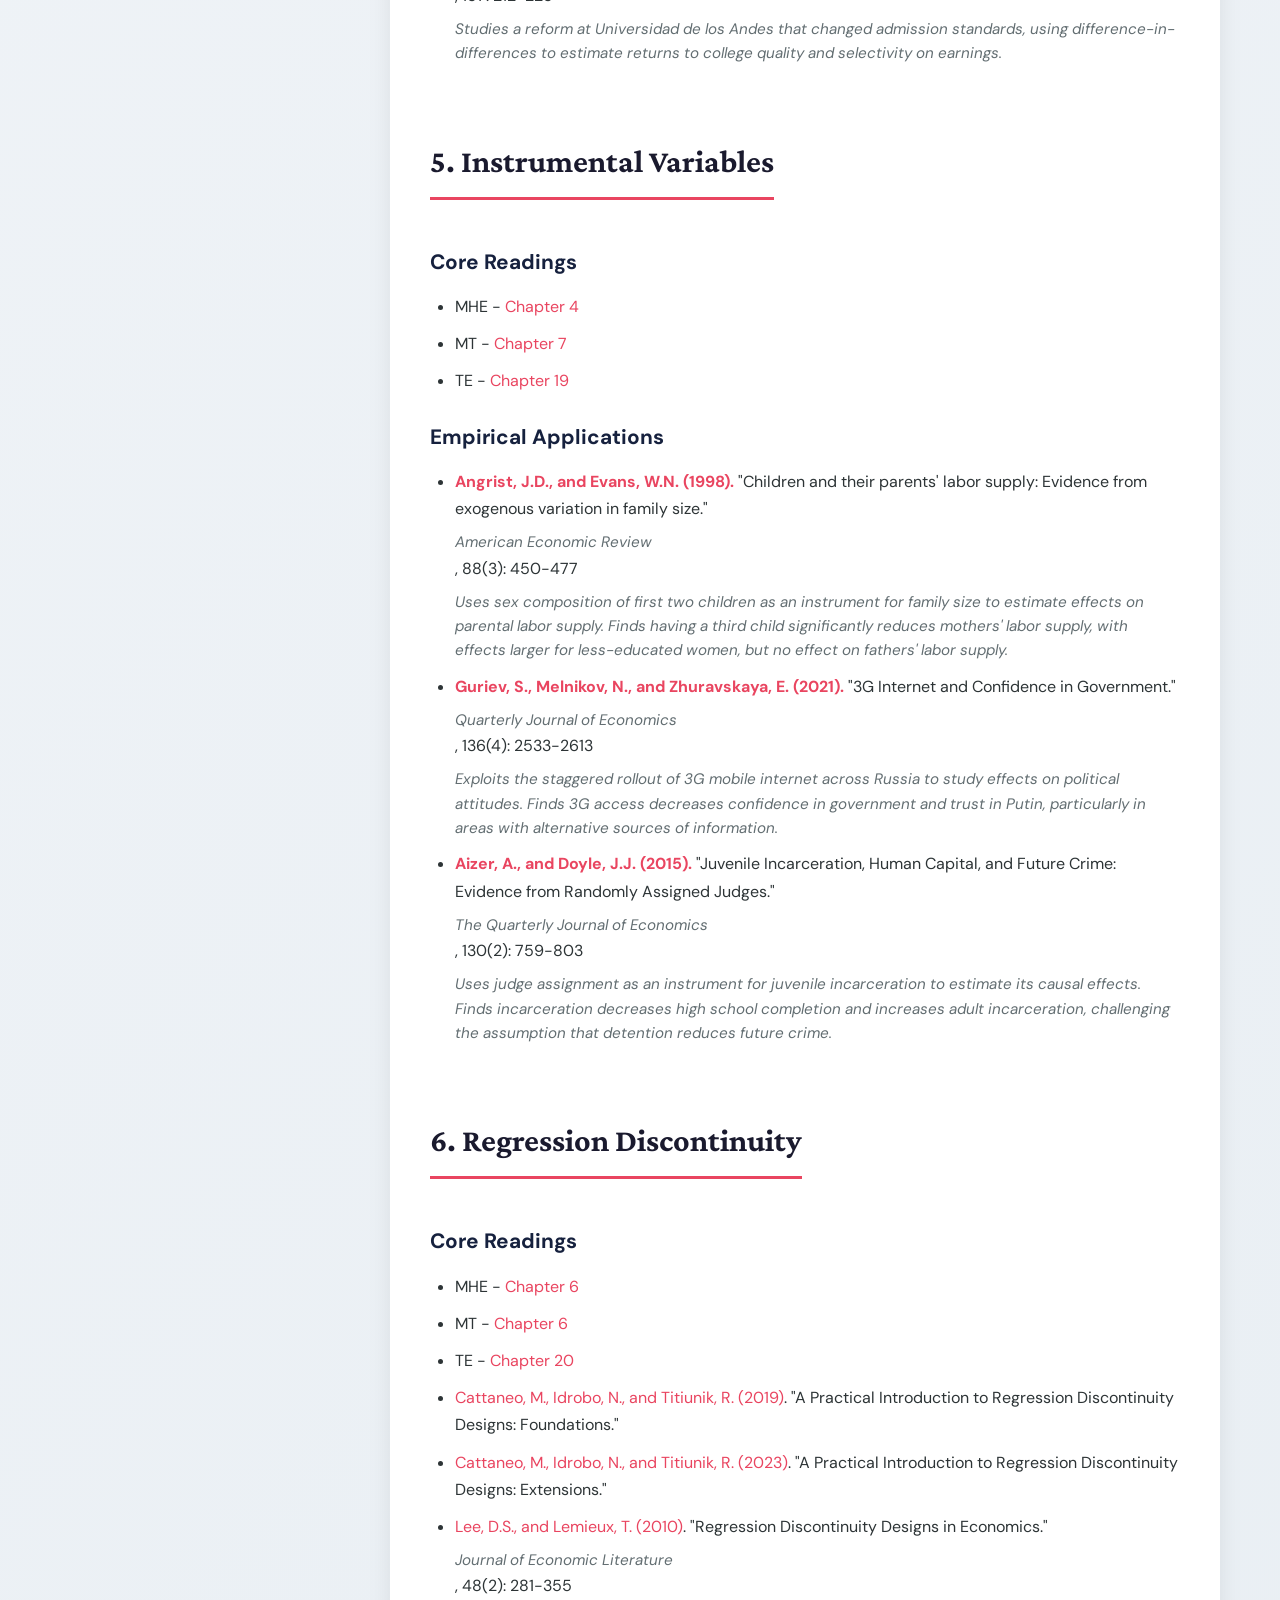
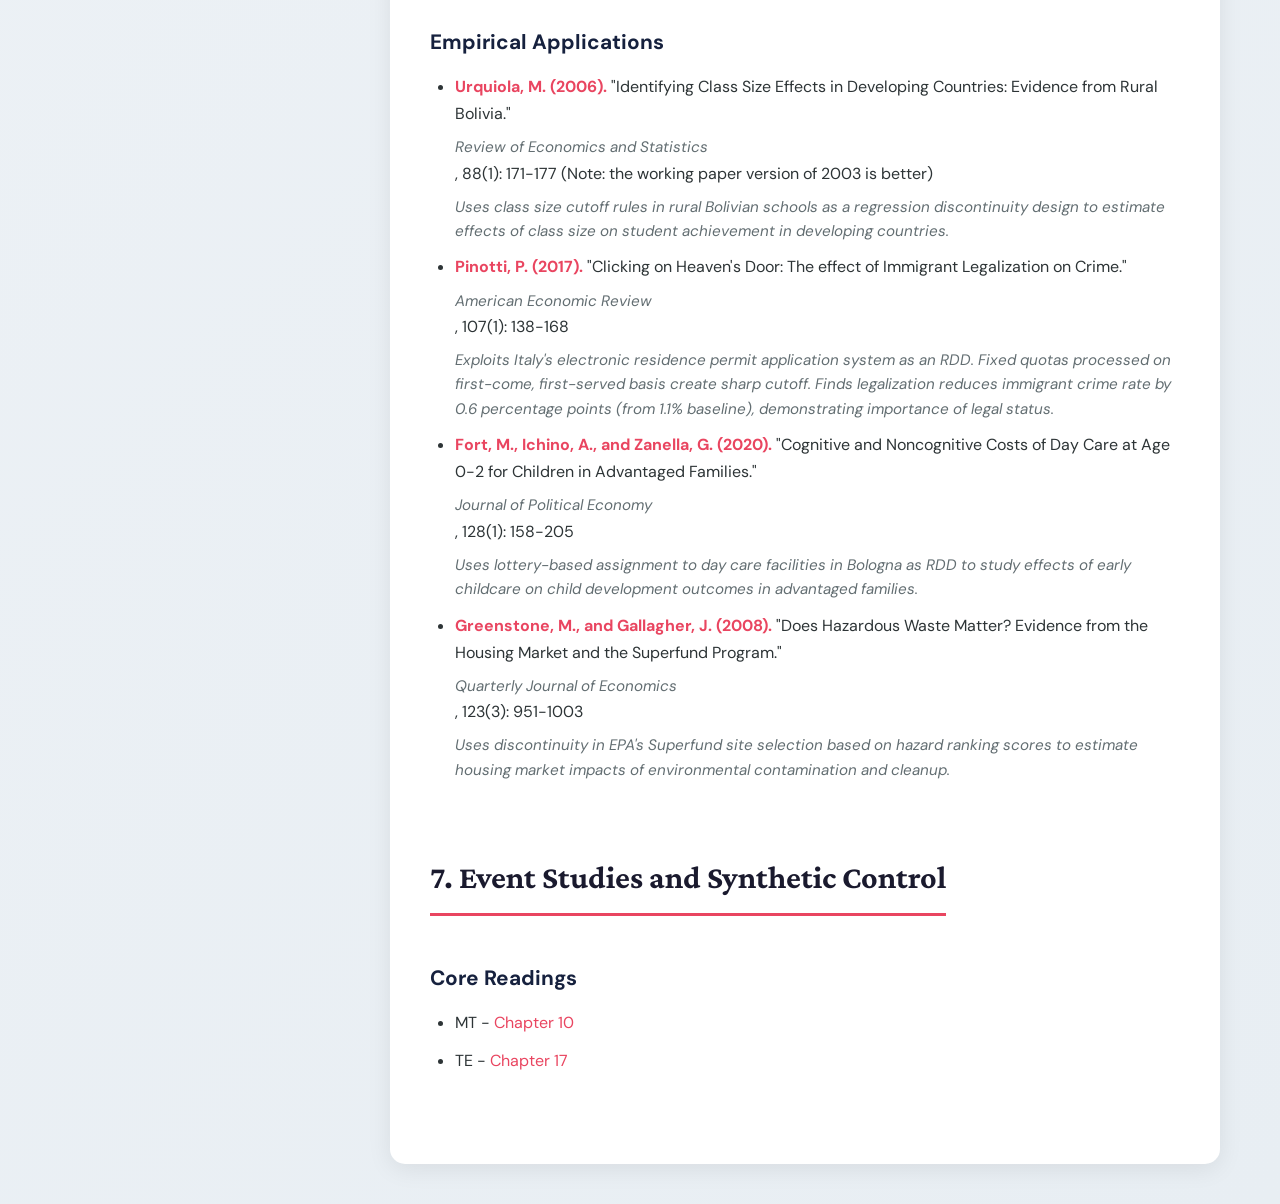
==== commit e1682ebd: "Added minutes and pages" ====
--- a/index.html
+++ b/index.html
@@ -159,6 +159,32 @@
             opacity: 1;
         }
 
+        /* reading-time badge */
+        .time-badge {
+            margin-left: 10px;
+            background: #f1f2f6;
+            color: #636e72;
+            font-weight: 700;
+            font-size: 0.78rem;
+            padding: 3px 8px;
+            border-radius: 999px;
+            border: 1px solid var(--border);
+            vertical-align: middle;
+        }
+
+        /* page-count badge for references */
+        .page-count {
+            margin-left: 8px;
+            background: #e8f5ff;
+            color: #155e75;
+            font-weight: 700;
+            font-size: 0.78rem;
+            padding: 3px 8px;
+            border-radius: 999px;
+            border: 1px solid rgba(21,94,117,0.12);
+            vertical-align: middle;
+        }
+
         .content-area {
             background: white;
             border-radius: 15px;
@@ -349,9 +375,9 @@
                     <h2>Main Theoretical References</h2>
                     <p>The following textbooks serve as the primary theoretical foundations for this course:</p>
                     <ul>
-                        <li><strong>[MHE]</strong> Angrist, J.D., and Pischke, J.S. (2009). <em>"Mostly Harmless Econometrics"</em>, Princeton University Press</li>
-                        <li><strong>[MT]</strong> Cunningham, S. (2021). <em>"Causal Inference: the Mixtape"</em>, Available at: <a href="https://mixtape.scunning.com/" target="_blank">https://mixtape.scunning.com/</a></li>
-                        <li><strong>[TE]</strong> Huntington-Klein, N. (2022). <em>"The Effect, An Introduction to Research Design and Causality"</em>, Available at: <a href="https://theeffectbook.net/" target="_blank">https://theeffectbook.net/</a></li>
+                        <li><strong>[MHE]</strong> Angrist, J.D., and Pischke, J.S. (2009). <em>"Mostly Harmless Econometrics"</em>, Princeton University Press <span class="page-count">392 pp</span></li>
+                        <li><strong>[MT]</strong> Cunningham, S. (2021). <em>"Causal Inference: the Mixtape"</em>, Available at: <a href="https://mixtape.scunning.com/" target="_blank">https://mixtape.scunning.com/</a> <span class="time-badge">≈20 min/ch</span> <span class="page-count">584 pp</span></li>
+                        <li><strong>[TE]</strong> Huntington-Klein, N. (2022). <em>"The Effect, An Introduction to Research Design and Causality"</em>, Available at: <a href="https://theeffectbook.net/" target="_blank">https://theeffectbook.net/</a> <span class="time-badge">≈30 min/ch</span> <span class="page-count">686 pp</span></li>
                     </ul>
                     
                     <div class="highlight-box">
@@ -364,7 +390,7 @@
                     
                     <h3>Core Readings</h3>
                     <ul>
-                        <li>MHE - <a href="MHE_Chapter_2.html" target="_blank">Chapter 2</a>, <a href="MHE_Chapter_3.html" target="_blank">Chapter 3</a></li>
+                        <li>MHE - <a href="MHE_Chapter_2.html">Chapter 2</a>, <a href="MHE_Chapter_3.html">Chapter 3</a></li>
                         <li>MT - <a href="https://mixtape.scunning.com/04-potential_outcomes" target="_blank">Chapter 4</a></li>
                     </ul>
                 </section>
@@ -374,7 +400,7 @@
                     
                     <h3>Core Readings</h3>
                     <ul>
-                        <li>MHE - <a href="MHE_Chapter_2.html" target="_blank">Chapter 2</a></li>
+                        <li>MHE - <a href="MHE_Chapter_2.html">Chapter 2</a></li>
                         <li>MT - <a href="https://mixtape.scunning.com/04-potential_outcomes" target="_blank">Chapter 4</a></li>
                         <li>TE - Chapter [TBD]</li>
                         <li><a href="https://www.sciencedirect.com/science/article/abs/pii/S1573447107040612" target="_blank">Duflo, E., Glennerster, R. and Kremer, M. (2008)</a>. "Using Randomization in Development Economics Research: a Toolkit." In T.P. Shulz and J. Strauss (eds.) <em>Handbook of Development Economics</em>, Vol. 4, Amsterdam, Elsevier</li>
@@ -401,7 +427,7 @@
                     
                     <h3>Core Readings</h3>
                     <ul>
-                        <li>MHE - <a href="MHE_Chapter_3.html" target="_blank">Chapter 3</a></li>
+                        <li>MHE - <a href="MHE_Chapter_3.html">Chapter 3</a></li>
                         <li>MT - <a href="https://mixtape.scunning.com/05-matching_and_subclassification" target="_blank">Chapter 5</a></li>
                         <li>TE - <a href="https://theeffectbook.net/ch-Matching.html" target="_blank">Chapter 14</a></li>
                         <li><a href="https://www.iza.org/publications/dp/1588/some-practical-guidance-for-the-implementation-of-propensity-score-matching" target="_blank">Caliendo, M., and Kopeinig, S. (2005)</a>. "Some Practical Guidance for the Implementation of Propensity Score Matching." IZA DP No. 1588</li>
@@ -418,7 +444,7 @@
                     
                     <h3>Core Readings</h3>
                     <ul>
-                        <li>MHE - <a href="MHE_Chapter_5.html" target="_blank">Chapter 5</a></li>
+                        <li>MHE - <a href="MHE_Chapter_5.html">Chapter 5</a></li>
                         <li>MT - <a href="https://mixtape.scunning.com/08-panel_data" target="_blank">Chapter 8</a></li>
                         <li>TE - <a href="https://theeffectbook.net/ch-DifferenceinDifference.html" target="_blank">Chapter 18</a></li>
                     </ul>
@@ -445,7 +471,7 @@
                     
                     <h3>Core Readings</h3>
                     <ul>
-                        <li>MHE - <a href="MHE_Chapter_4.html" target="_blank">Chapter 4</a></li>
+                        <li>MHE - <a href="MHE_Chapter_4.html">Chapter 4</a></li>
                         <li>MT - <a href="https://mixtape.scunning.com/07-instrumental_variables" target="_blank">Chapter 7</a></li>
                         <li>TE - <a href="https://theeffectbook.net/ch-InstrumentalVariables.html" target="_blank">Chapter 19</a></li>
                     </ul>
@@ -469,7 +495,7 @@
                     
                     <h3>Core Readings</h3>
                     <ul>
-                        <li>MHE - <a href="MHE_Chapter_6.html" target="_blank">Chapter 6</a></li>
+                        <li>MHE - <a href="MHE_Chapter_6.html">Chapter 6</a></li>
                         <li>MT - <a href="https://mixtape.scunning.com/06-regression_discontinuity" target="_blank">Chapter 6</a></li>
                         <li>TE - <a href="https://theeffectbook.net/ch-RegressionDiscontinuity.html" target="_blank">Chapter 20</a></li>
                         <li><a href="https://mdcattaneo.github.io/books/Cattaneo-Idrobo-Titiunik_2020_CUP.pdf" target="_blank">Cattaneo, M., Idrobo, N., and Titiunik, R. (2019)</a>. "A Practical Introduction to Regression Discontinuity Designs: Foundations."</li>
@@ -537,6 +563,21 @@
             });
 
             navLinks.forEach(link => {
+                const href = link.getAttribute('href') || '';
+                // reset
                 link.style.background = '';
                 link.style.color = '';
+
+                // highlight only in-page anchors that match the current section
+                if (href.startsWith('#') && href.slice(1) === current) {
+                    link.style.background = 'var(--accent)';
+                    link.style.color = 'white';
+                }
+            });
+        });
+
+        // end of scripts
+    </script>
+</body>
+</html>
                
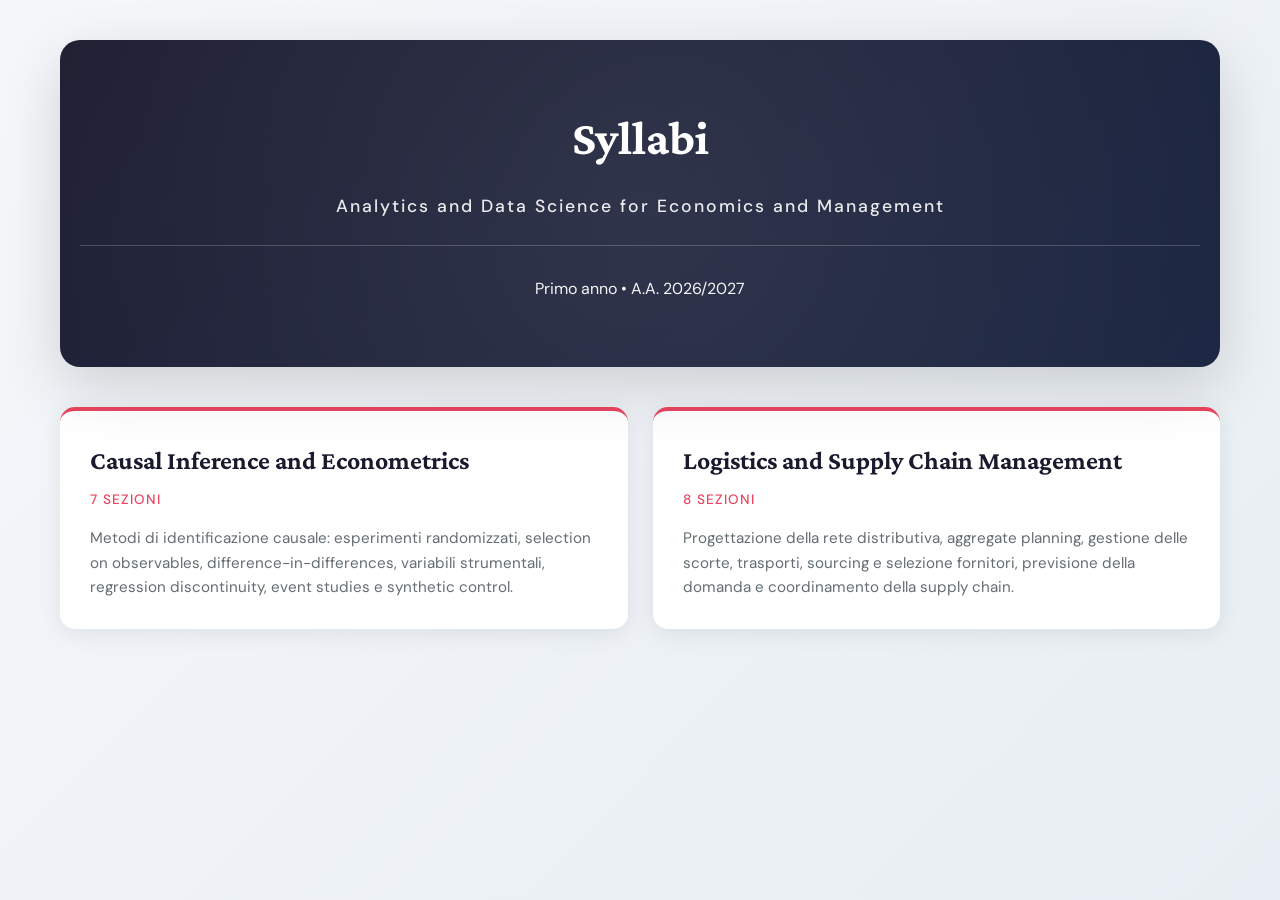
==== commit 23108ac8: "Add files via upload" ====
--- a/index.html
+++ b/index.html
@@ -1,583 +1,35 @@
 <!DOCTYPE html>
-<html lang="en">
+<html lang="it">
 <head>
     <meta charset="UTF-8">
     <meta name="viewport" content="width=device-width, initial-scale=1.0">
-    <title>Course Syllabus</title>
+    <title>Syllabi</title>
     <link href="https://fonts.googleapis.com/css2?family=Crimson+Pro:wght@400;600;700&family=DM+Sans:wght@400;500;700&display=swap" rel="stylesheet">
-    <style>
-        :root {
-            --primary: #1a1a2e;
-            --secondary: #16213e;
-            --accent: #e94560;
-            --light: #f1f1f1;
-            --text: #2d3436;
-            --border: #dfe6e9;
-            --highlight: #ffeaa7;
-        }
-
-        * {
-            margin: 0;
-            padding: 0;
-            box-sizing: border-box;
-        }
-
-        body {
-            font-family: 'DM Sans', sans-serif;
-            line-height: 1.6;
-            color: var(--text);
-            background: linear-gradient(135deg, #f5f7fa 0%, #e8eef3 100%);
-            min-height: 100vh;
-        }
-
-        .container {
-            max-width: 1200px;
-            margin: 0 auto;
-            padding: 40px 20px;
-        }
-
-        header {
-            background: linear-gradient(135deg, var(--primary) 0%, var(--secondary) 100%);
-            color: white;
-            padding: 60px 20px;
-            text-align: center;
-            border-radius: 20px;
-            margin-bottom: 40px;
-            box-shadow: 0 20px 60px rgba(0,0,0,0.15);
-            position: relative;
-            overflow: hidden;
-        }
-
-        header::before {
-            content: '';
-            position: absolute;
-            top: -50%;
-            right: -50%;
-            width: 200%;
-            height: 200%;
-            background: radial-gradient(circle, rgba(255,255,255,0.1) 0%, transparent 70%);
-            animation: pulse 15s ease-in-out infinite;
-        }
-
-        @keyframes pulse {
-            0%, 100% { transform: scale(1); opacity: 0.3; }
-            50% { transform: scale(1.1); opacity: 0.5; }
-        }
-
-        h1 {
-            font-family: 'Crimson Pro', serif;
-            font-size: 3rem;
-            font-weight: 700;
-            margin-bottom: 15px;
-            position: relative;
-            z-index: 1;
-        }
-
-        .course-code {
-            font-size: 1.1rem;
-            opacity: 0.9;
-            letter-spacing: 2px;
-            font-weight: 500;
-            position: relative;
-            z-index: 1;
-        }
-
-        .instructor-info {
-            margin-top: 25px;
-            padding-top: 25px;
-            border-top: 1px solid rgba(255,255,255,0.2);
-            position: relative;
-            z-index: 1;
-        }
-
-        .instructor-info p {
-            margin: 5px 0;
-            opacity: 0.95;
-        }
-
-        .main-content {
-            display: grid;
-            grid-template-columns: 300px 1fr;
-            gap: 30px;
-        }
-
-        .sidebar {
-            position: sticky;
-            top: 20px;
-            height: fit-content;
-        }
-
-        .nav-menu {
-            background: white;
-            border-radius: 15px;
-            padding: 25px;
-            box-shadow: 0 5px 25px rgba(0,0,0,0.08);
-        }
-
-        .nav-menu h3 {
-            font-family: 'Crimson Pro', serif;
-            font-size: 1.4rem;
-            margin-bottom: 20px;
-            color: var(--primary);
-            border-bottom: 2px solid var(--accent);
-            padding-bottom: 10px;
-        }
-
-        .nav-menu ul {
-            list-style: none;
-        }
-
-        .nav-menu li {
-            margin: 12px 0;
-        }
-
-        .nav-menu a {
-            text-decoration: none;
-            color: var(--text);
-            display: flex;
-            align-items: center;
-            padding: 10px 15px;
-            border-radius: 8px;
-            transition: all 0.3s ease;
-            font-weight: 500;
-        }
-
-        .nav-menu a:hover {
-            background: var(--accent);
-            color: white;
-            transform: translateX(5px);
-        }
-
-        .nav-menu a::before {
-            content: '▸';
-            margin-right: 10px;
-            opacity: 0;
-            transition: opacity 0.3s ease;
-        }
-
-        .nav-menu a:hover::before {
-            opacity: 1;
-        }
-
-        /* reading-time badge */
-        .time-badge {
-            margin-left: 10px;
-            background: #f1f2f6;
-            color: #636e72;
-            font-weight: 700;
-            font-size: 0.78rem;
-            padding: 3px 8px;
-            border-radius: 999px;
-            border: 1px solid var(--border);
-            vertical-align: middle;
-        }
-
-        /* page-count badge for references */
-        .page-count {
-            margin-left: 8px;
-            background: #e8f5ff;
-            color: #155e75;
-            font-weight: 700;
-            font-size: 0.78rem;
-            padding: 3px 8px;
-            border-radius: 999px;
-            border: 1px solid rgba(21,94,117,0.12);
-            vertical-align: middle;
-        }
-
-        .content-area {
-            background: white;
-            border-radius: 15px;
-            padding: 40px;
-            box-shadow: 0 5px 25px rgba(0,0,0,0.08);
-        }
-
-        .section {
-            margin-bottom: 50px;
-            padding-top: 20px;
-            animation: fadeIn 0.6s ease-out;
-        }
-
-        @keyframes fadeIn {
-            from { opacity: 0; transform: translateY(20px); }
-            to { opacity: 1; transform: translateY(0); }
-        }
-
-        .section h2 {
-            font-family: 'Crimson Pro', serif;
-            font-size: 2rem;
-            color: var(--primary);
-            margin-bottom: 20px;
-            padding-bottom: 10px;
-            border-bottom: 3px solid var(--accent);
-            display: inline-block;
-        }
-
-        .section h3 {
-            font-size: 1.3rem;
-            color: var(--secondary);
-            margin: 25px 0 15px 0;
-        }
-
-        .section p {
-            margin-bottom: 15px;
-            line-height: 1.8;
-        }
-
-        .section ul {
-            margin-left: 25px;
-            margin-bottom: 15px;
-        }
-
-        .section li {
-            margin: 10px 0;
-            line-height: 1.7;
-        }
-
-        .section a {
-            color: var(--accent);
-            text-decoration: none;
-            border-bottom: 1px solid transparent;
-            transition: border-bottom 0.3s ease;
-        }
-
-        .section a:hover {
-            border-bottom: 1px solid var(--accent);
-        }
-
-        .section li em {
-            display: block;
-            margin-top: 8px;
-            font-size: 0.95rem;
-            line-height: 1.6;
-            color: #636e72;
-            font-style: italic;
-        }
-
-        .section li strong {
-            color: var(--secondary);
-        }
-
-        .highlight-box {
-            background: linear-gradient(135deg, var(--highlight) 0%, #fff9e6 100%);
-            border-left: 4px solid var(--accent);
-            padding: 20px;
-            margin: 20px 0;
-            border-radius: 8px;
-        }
-
-        .schedule-table {
-            width: 100%;
-            border-collapse: collapse;
-            margin: 20px 0;
-            box-shadow: 0 2px 15px rgba(0,0,0,0.05);
-        }
-
-        .schedule-table thead {
-            background: var(--primary);
-            color: white;
-        }
-
-        .schedule-table th {
-            padding: 15px;
-            text-align: left;
-            font-weight: 600;
-        }
-
-        .schedule-table td {
-            padding: 15px;
-            border-bottom: 1px solid var(--border);
-        }
-
-        .schedule-table tr:hover {
-            background: #f8f9fa;
-        }
-
-        .grade-item {
-            display: flex;
-            justify-content: space-between;
-            padding: 12px 20px;
-            margin: 10px 0;
-            background: white;
-            border: 1px solid var(--border);
-            border-radius: 8px;
-            transition: all 0.3s ease;
-        }
-
-        .grade-item:hover {
-            border-color: var(--accent);
-            transform: translateX(5px);
-        }
-
-        .grade-item span:last-child {
-            font-weight: 700;
-            color: var(--accent);
-        }
-
-        @media (max-width: 968px) {
-            .main-content {
-                grid-template-columns: 1fr;
-            }
-
-            .sidebar {
-                position: static;
-            }
-
-            h1 {
-                font-size: 2rem;
-            }
-        }
-    </style>
+    <link rel="stylesheet" href="style.css">
 </head>
 <body>
     <div class="container">
         <header>
-            <h1>Causal Inference and Econometrics</h1>
-            <div class="course-code">ECON 501 • Fall 2026</div>
+            <h1>Syllabi</h1>
+            <div class="course-code">Analytics and Data Science for Economics and Management</div>
             <div class="instructor-info">
-                <p><strong>Instructor:</strong> [Instructor Name]</p>
-                <p><strong>Email:</strong> [<a href="/cdn-cgi/l/email-protection" class="__cf_email__" data-cfemail="eb8285989f999e889f8499ab9e85829d8e9998829f92c58e8f9e">[email&#160;protected]</a>]</p>
-                <p><strong>Office Hours:</strong> [To be announced]</p>
+                <p>Primo anno &bull; A.A. 2026/2027</p>
             </div>
         </header>
 
-        <div class="main-content">
-            <aside class="sidebar">
-                <nav class="nav-menu">
-                    <h3>Syllabus</h3>
-                    <ul>
-                        <li><a href="#overview">Course Overview</a></li>
-                        <li><a href="#references">Main References</a></li>
-                        <li><a href="#topic1">1. Research Design & Causality</a></li>
-                        <li><a href="#topic2">2. Experiments</a></li>
-                        <li><a href="#topic3">3. Selection on Observables</a></li>
-                        <li><a href="#topic4">4. Difference-in-Differences</a></li>
-                        <li><a href="#topic5">5. Instrumental Variables</a></li>
-                        <li><a href="#topic6">6. Regression Discontinuity</a></li>
-                        <li><a href="#topic7">7. Event Studies & Synthetic Control</a></li>
-                    </ul>
-                </nav>
-            </aside>
+        <div class="course-grid">
+            <a href="causal-inference.html" class="course-card">
+                <h2>Causal Inference and Econometrics</h2>
+                <div class="meta">7 SEZIONI</div>
+                <p>Metodi di identificazione causale: esperimenti randomizzati, selection on observables, difference-in-differences, variabili strumentali, regression discontinuity, event studies e synthetic control.</p>
+            </a>
 
-            <main class="content-area">
-                <section id="overview" class="section">
-                    <h2>Course Overview</h2>
-                    <p>This course provides a comprehensive introduction to modern methods in causal inference and applied econometrics. Students will learn the fundamental approaches to identifying causal effects in observational and experimental data, with emphasis on practical applications in economics and social sciences.</p>
-                    
-                    <div class="highlight-box">
-                        <strong>Prerequisites:</strong> Intermediate econometrics, statistics, and familiarity with regression analysis.
-                    </div>
-
-                    <p>The course covers key identification strategies including randomized experiments, difference-in-differences, instrumental variables, regression discontinuity designs, and synthetic control methods. Each topic combines theoretical foundations with empirical applications from leading economic research.</p>
-                </section>
-
-                <section id="references" class="section">
-                    <h2>Main Theoretical References</h2>
-                    <p>The following textbooks serve as the primary theoretical foundations for this course:</p>
-                    <ul>
-                        <li><strong>[MHE]</strong> Angrist, J.D., and Pischke, J.S. (2009). <em>"Mostly Harmless Econometrics"</em>, Princeton University Press <span class="page-count">392 pp</span></li>
-                        <li><strong>[MT]</strong> Cunningham, S. (2021). <em>"Causal Inference: the Mixtape"</em>, Available at: <a href="https://mixtape.scunning.com/" target="_blank">https://mixtape.scunning.com/</a> <span class="time-badge">≈20 min/ch</span> <span class="page-count">584 pp</span></li>
-                        <li><strong>[TE]</strong> Huntington-Klein, N. (2022). <em>"The Effect, An Introduction to Research Design and Causality"</em>, Available at: <a href="https://theeffectbook.net/" target="_blank">https://theeffectbook.net/</a> <span class="time-badge">≈30 min/ch</span> <span class="page-count">686 pp</span></li>
-                    </ul>
-                    
-                    <div class="highlight-box">
-                        <strong>Note:</strong> Two of the main references (MT and TE) are freely available online at the links provided.
-                    </div>
-                </section>
-
-                <section id="topic1" class="section">
-                    <h2>1. Research Design and Causality</h2>
-                    
-                    <h3>Core Readings</h3>
-                    <ul>
-                        <li>MHE - <a href="MHE_Chapter_2.html">Chapter 2</a>, <a href="MHE_Chapter_3.html">Chapter 3</a></li>
-                        <li>MT - <a href="https://mixtape.scunning.com/04-potential_outcomes" target="_blank">Chapter 4</a></li>
-                    </ul>
-                </section>
-
-                <section id="topic2" class="section">
-                    <h2>2. Experiments</h2>
-                    
-                    <h3>Core Readings</h3>
-                    <ul>
-                        <li>MHE - <a href="MHE_Chapter_2.html">Chapter 2</a></li>
-                        <li>MT - <a href="https://mixtape.scunning.com/04-potential_outcomes" target="_blank">Chapter 4</a></li>
-                        <li>TE - Chapter [TBD]</li>
-                        <li><a href="https://www.sciencedirect.com/science/article/abs/pii/S1573447107040612" target="_blank">Duflo, E., Glennerster, R. and Kremer, M. (2008)</a>. "Using Randomization in Development Economics Research: a Toolkit." In T.P. Shulz and J. Strauss (eds.) <em>Handbook of Development Economics</em>, Vol. 4, Amsterdam, Elsevier</li>
-                        <li><a href="https://www.mdrc.org/work/publications/core-analytics-randomized-experiments-social-research" target="_blank">Bloom, H.S. (2006)</a>. "The Core Analytics of Randomized Experiments for Social Research." MDRC Working Papers on Research Methodology</li>
-                        <li><a href="https://www.annualreviews.org/doi/10.1146/annurev-economics-091622-010157" target="_blank">Stancheva, S. (2022)</a>. "How to Run Surveys: A guide to creating your identifying variation and revealing the invisible." <em>Annual Review of Economics</em>, 15(1): 205-234</li>
-                    </ul>
-
-                    <h3>Empirical Applications</h3>
-                    <ul>
-                        <li><strong><a href="https://academic.oup.com/qje/article-abstract/126/4/1709/1922509" target="_blank">Baird, S., McIntosh, C., and Özler, B. (2011).</a></strong> "Cash or Condition? Evidence from a Cash Transfer Experiment." <em>The Quarterly Journal of Economics</em>, 126(4): 1709-1753
-                            <br><em>Randomized experiment in Malawi comparing conditional (CCT) and unconditional (UCT) cash transfers for adolescent girls. Finds CCT more effective for school enrollment but UCT better for reducing teen pregnancy and marriage, revealing important trade-offs in program design.</em>
-                        </li>
-                        <li><strong><a href="https://academic.oup.com/qje/article/133/3/1597/4828342" target="_blank">Fowlie, M., Greenstone, M., Wolfram, C. (2018).</a></strong> "Do Energy Efficiency Investments Deliver? Evidence from the Weatherization Assistance Program." <em>The Quarterly Journal of Economics</em>, 133(3): 1597-1644
-                            <br><em>Experimental evaluation of ~30,000 households in the nation's largest residential energy efficiency program. Finds actual energy savings were only half of engineering model projections, and costs exceeded benefits with a negative return of -7.8% annually.</em>
-                        </li>
-                        <li><strong><a href="https://academic.oup.com/qje/article-abstract/138/1/151/6670730" target="_blank">Alan, S., Corekcioglu, G., Sutter, M. (2023).</a></strong> "Improving Workplace Climate in Large Corporations: A Clustered Randomized Intervention." <em>The Quarterly Journal of Economics</em>, 138(1): 151-203
-                            <br><em>Cluster-randomized experiment testing behavioral interventions to improve workplace climate in a large corporation, examining effects on cooperation and organizational culture.</em>
-                        </li>
-                    </ul>
-                </section>
-
-                <section id="topic3" class="section">
-                    <h2>3. Selection on Observables</h2>
-                    
-                    <h3>Core Readings</h3>
-                    <ul>
-                        <li>MHE - <a href="MHE_Chapter_3.html">Chapter 3</a></li>
-                        <li>MT - <a href="https://mixtape.scunning.com/05-matching_and_subclassification" target="_blank">Chapter 5</a></li>
-                        <li>TE - <a href="https://theeffectbook.net/ch-Matching.html" target="_blank">Chapter 14</a></li>
-                        <li><a href="https://www.iza.org/publications/dp/1588/some-practical-guidance-for-the-implementation-of-propensity-score-matching" target="_blank">Caliendo, M., and Kopeinig, S. (2005)</a>. "Some Practical Guidance for the Implementation of Propensity Score Matching." IZA DP No. 1588</li>
-                    </ul>
-
-                    <h3>Empirical Applications</h3>
-                    <ul>
-                        <li><a href="https://www.sciencedirect.com/science/article/abs/pii/S0047272710001830" target="_blank">Caliendo, M., and Kunn, S. (2011)</a>. "Start-up subsidies for the unemployed: Long-term evidence and heterogeneity." <em>Journal of Public Economics</em>, 95: 311-331</li>
-                    </ul>
-                </section>
-
-                <section id="topic4" class="section">
-                    <h2>4. Difference-in-Differences</h2>
-                    
-                    <h3>Core Readings</h3>
-                    <ul>
-                        <li>MHE - <a href="MHE_Chapter_5.html">Chapter 5</a></li>
-                        <li>MT - <a href="https://mixtape.scunning.com/08-panel_data" target="_blank">Chapter 8</a></li>
-                        <li>TE - <a href="https://theeffectbook.net/ch-DifferenceinDifference.html" target="_blank">Chapter 18</a></li>
-                    </ul>
-
-                    <h3>Empirical Applications</h3>
-                    <ul>
-                        <li><strong><a href="https://academic.oup.com/qje/article-abstract/123/3/1251/1928174" target="_blank">Qian, N. (2008).</a></strong> "Missing Women and the Price of Tea in China: The Effect of Sex-Specific Earnings on Sex Imbalance." <em>Quarterly Journal of Economics</em>, 123(3): 1251-1285
-                            <br><em>Uses post-Mao agricultural reforms in China to study how sex-specific income affects child survival and education. Finds that increasing female income improves girls' survival rates and education, while increasing male income has the opposite effect, challenging unitary household models.</em>
-                        </li>
-                        <li><strong><a href="https://www.aeaweb.org/articles?id=10.1257/aer.91.4.795" target="_blank">Duflo, E. (2001).</a></strong> "Schooling and Labor Market Consequences of School Construction in Indonesia: Evidence from an Unusual Policy Experiment." <em>American Economic Review</em>, 91(4): 795-813
-                            <br><em>Exploits Indonesia's massive school construction program (1973-1979) to estimate returns to education. Finds each additional school per 1,000 children led to 0.12-0.19 more years of education and 1.5-5.8% higher wages.</em>
-                        </li>
-                        <li><strong><a href="https://www.aeaweb.org/articles?id=10.1257/app.20150213" target="_blank">Ebenstein, A., Lavy, V., and Roth, S. (2016).</a></strong> "The Long-Run Economic Consequences of High-Stakes Examinations: Evidence from Transitory Variation in Pollution." <em>American Economic Journal: Applied Economics</em>, 8(4): 36-65
-                            <br><em>Uses daily variation in air pollution on high school matriculation exam dates in Israel to estimate long-run effects on university outcomes and earnings. Finds pollution-induced test score reductions have lasting impacts on educational attainment and labor market outcomes.</em>
-                        </li>
-                        <li><strong><a href="https://www.sciencedirect.com/science/article/abs/pii/S0047272717301792" target="_blank">Arteaga, C. (2018).</a></strong> "The effect of human capital on earnings: Evidence from a reform at Colombia's top university." <em>Journal of Public Economics</em>, 157: 212-225
-                            <br><em>Studies a reform at Universidad de los Andes that changed admission standards, using difference-in-differences to estimate returns to college quality and selectivity on earnings.</em>
-                        </li>
-                    </ul>
-                </section>
-
-                <section id="topic5" class="section">
-                    <h2>5. Instrumental Variables</h2>
-                    
-                    <h3>Core Readings</h3>
-                    <ul>
-                        <li>MHE - <a href="MHE_Chapter_4.html">Chapter 4</a></li>
-                        <li>MT - <a href="https://mixtape.scunning.com/07-instrumental_variables" target="_blank">Chapter 7</a></li>
-                        <li>TE - <a href="https://theeffectbook.net/ch-InstrumentalVariables.html" target="_blank">Chapter 19</a></li>
-                    </ul>
-
-                    <h3>Empirical Applications</h3>
-                    <ul>
-                        <li><strong><a href="https://www.aeaweb.org/articles?id=10.1257/aer.88.3.450" target="_blank">Angrist, J.D., and Evans, W.N. (1998).</a></strong> "Children and their parents' labor supply: Evidence from exogenous variation in family size." <em>American Economic Review</em>, 88(3): 450-477
-                            <br><em>Uses sex composition of first two children as an instrument for family size to estimate effects on parental labor supply. Finds having a third child significantly reduces mothers' labor supply, with effects larger for less-educated women, but no effect on fathers' labor supply.</em>
-                        </li>
-                        <li><strong><a href="https://academic.oup.com/qje/article/136/4/2533/6261993" target="_blank">Guriev, S., Melnikov, N., and Zhuravskaya, E. (2021).</a></strong> "3G Internet and Confidence in Government." <em>Quarterly Journal of Economics</em>, 136(4): 2533-2613
-                            <br><em>Exploits the staggered rollout of 3G mobile internet across Russia to study effects on political attitudes. Finds 3G access decreases confidence in government and trust in Putin, particularly in areas with alternative sources of information.</em>
-                        </li>
-                        <li><strong><a href="https://academic.oup.com/qje/article/130/2/759/2330287" target="_blank">Aizer, A., and Doyle, J.J. (2015).</a></strong> "Juvenile Incarceration, Human Capital, and Future Crime: Evidence from Randomly Assigned Judges." <em>The Quarterly Journal of Economics</em>, 130(2): 759-803
-                            <br><em>Uses judge assignment as an instrument for juvenile incarceration to estimate its causal effects. Finds incarceration decreases high school completion and increases adult incarceration, challenging the assumption that detention reduces future crime.</em>
-                        </li>
-                    </ul>
-                </section>
-
-                <section id="topic6" class="section">
-                    <h2>6. Regression Discontinuity</h2>
-                    
-                    <h3>Core Readings</h3>
-                    <ul>
-                        <li>MHE - <a href="MHE_Chapter_6.html">Chapter 6</a></li>
-                        <li>MT - <a href="https://mixtape.scunning.com/06-regression_discontinuity" target="_blank">Chapter 6</a></li>
-                        <li>TE - <a href="https://theeffectbook.net/ch-RegressionDiscontinuity.html" target="_blank">Chapter 20</a></li>
-                        <li><a href="https://mdcattaneo.github.io/books/Cattaneo-Idrobo-Titiunik_2020_CUP.pdf" target="_blank">Cattaneo, M., Idrobo, N., and Titiunik, R. (2019)</a>. "A Practical Introduction to Regression Discontinuity Designs: Foundations."</li>
-                        <li><a href="https://mdcattaneo.github.io/books/Cattaneo-Idrobo-Titiunik_2023_CUP.pdf" target="_blank">Cattaneo, M., Idrobo, N., and Titiunik, R. (2023)</a>. "A Practical Introduction to Regression Discontinuity Designs: Extensions."</li>
-                        <li><a href="https://www.aeaweb.org/articles?id=10.1257/jel.48.2.281" target="_blank">Lee, D.S., and Lemieux, T. (2010)</a>. "Regression Discontinuity Designs in Economics." <em>Journal of Economic Literature</em>, 48(2): 281-355</li>
-                    </ul>
-
-                    <h3>Empirical Applications</h3>
-                    <ul>
-                        <li><strong><a href="https://direct.mit.edu/rest/article-abstract/88/1/171/57543/Identifying-Class-Size-Effects-in-Developing" target="_blank">Urquiola, M. (2006).</a></strong> "Identifying Class Size Effects in Developing Countries: Evidence from Rural Bolivia." <em>Review of Economics and Statistics</em>, 88(1): 171-177 (Note: the working paper version of 2003 is better)
-                            <br><em>Uses class size cutoff rules in rural Bolivian schools as a regression discontinuity design to estimate effects of class size on student achievement in developing countries.</em>
-                        </li>
-                        <li><strong><a href="https://www.aeaweb.org/articles?id=10.1257/aer.20150355" target="_blank">Pinotti, P. (2017).</a></strong> "Clicking on Heaven's Door: The effect of Immigrant Legalization on Crime." <em>American Economic Review</em>, 107(1): 138-168
-                            <br><em>Exploits Italy's electronic residence permit application system as an RDD. Fixed quotas processed on first-come, first-served basis create sharp cutoff. Finds legalization reduces immigrant crime rate by 0.6 percentage points (from 1.1% baseline), demonstrating importance of legal status.</em>
-                        </li>
-                        <li><strong><a href="https://www.journals.uchicago.edu/doi/10.1086/705718" target="_blank">Fort, M., Ichino, A., and Zanella, G. (2020).</a></strong> "Cognitive and Noncognitive Costs of Day Care at Age 0-2 for Children in Advantaged Families." <em>Journal of Political Economy</em>, 128(1): 158-205
-                            <br><em>Uses lottery-based assignment to day care facilities in Bologna as RDD to study effects of early childcare on child development outcomes in advantaged families.</em>
-                        </li>
-                        <li><strong><a href="https://academic.oup.com/qje/article-abstract/123/3/951/1930860" target="_blank">Greenstone, M., and Gallagher, J. (2008).</a></strong> "Does Hazardous Waste Matter? Evidence from the Housing Market and the Superfund Program." <em>Quarterly Journal of Economics</em>, 123(3): 951-1003
-                            <br><em>Uses discontinuity in EPA's Superfund site selection based on hazard ranking scores to estimate housing market impacts of environmental contamination and cleanup.</em>
-                        </li>
-                    </ul>
-                </section>
-
-                <section id="topic7" class="section">
-                    <h2>7. Event Studies and Synthetic Control</h2>
-                    
-                    <h3>Core Readings</h3>
-                    <ul>
-                        <li>MT - <a href="https://mixtape.scunning.com/10-synthetic_control" target="_blank">Chapter 10</a></li>
-                        <li>TE - <a href="https://theeffectbook.net/ch-EventStudies.html" target="_blank">Chapter 17</a></li>
-                    </ul>
-                </section>
-            </main>
+            <a href="logistics-scm.html" class="course-card">
+                <h2>Logistics and Supply Chain Management</h2>
+                <div class="meta">8 SEZIONI</div>
+                <p>Progettazione della rete distributiva, aggregate planning, gestione delle scorte, trasporti, sourcing e selezione fornitori, previsione della domanda e coordinamento della supply chain.</p>
+            </a>
         </div>
     </div>
-
-    <script data-cfasync="false" src="/cdn-cgi/scripts/5c5dd728/cloudflare-static/email-decode.min.js"></script><script>
-        // Smooth scrolling for navigation links
-        document.querySelectorAll('a[href^="#"]').forEach(anchor => {
-            anchor.addEventListener('click', function (e) {
-                e.preventDefault();
-                const target = document.querySelector(this.getAttribute('href'));
-                if (target) {
-                    target.scrollIntoView({
-                        behavior: 'smooth',
-                        block: 'start'
-                    });
-                }
-            });
-        });
-
-        // Highlight active section in navigation
-        const sections = document.querySelectorAll('.section');
-        const navLinks = document.querySelectorAll('.nav-menu a');
-
-        window.addEventListener('scroll', () => {
-            let current = '';
-            sections.forEach(section => {
-                const sectionTop = section.offsetTop;
-                const sectionHeight = section.clientHeight;
-                if (pageYOffset >= (sectionTop - 100)) {
-                    current = section.getAttribute('id');
-                }
-            });
-
-            navLinks.forEach(link => {
-                const href = link.getAttribute('href') || '';
-                // reset
-                link.style.background = '';
-                link.style.color = '';
-
-                // highlight only in-page anchors that match the current section
-                if (href.startsWith('#') && href.slice(1) === current) {
-                    link.style.background = 'var(--accent)';
-                    link.style.color = 'white';
-                }
-            });
-        });
-
-        // end of scripts
-    </script>
 </body>
 </html>
-               
--- a/style.css
+++ b/style.css
@@ -0,0 +1,354 @@
+:root {
+            --primary: #1a1a2e;
+            --secondary: #16213e;
+            --accent: #e94560;
+            --light: #f1f1f1;
+            --text: #2d3436;
+            --border: #dfe6e9;
+            --highlight: #ffeaa7;
+        }
+
+        * {
+            margin: 0;
+            padding: 0;
+            box-sizing: border-box;
+        }
+
+        body {
+            font-family: 'DM Sans', sans-serif;
+            line-height: 1.6;
+            color: var(--text);
+            background: linear-gradient(135deg, #f5f7fa 0%, #e8eef3 100%);
+            min-height: 100vh;
+        }
+
+        .container {
+            max-width: 1200px;
+            margin: 0 auto;
+            padding: 40px 20px;
+        }
+
+        header {
+            background: linear-gradient(135deg, var(--primary) 0%, var(--secondary) 100%);
+            color: white;
+            padding: 60px 20px;
+            text-align: center;
+            border-radius: 20px;
+            margin-bottom: 40px;
+            box-shadow: 0 20px 60px rgba(0,0,0,0.15);
+            position: relative;
+            overflow: hidden;
+        }
+
+        header::before {
+            content: '';
+            position: absolute;
+            top: -50%;
+            right: -50%;
+            width: 200%;
+            height: 200%;
+            background: radial-gradient(circle, rgba(255,255,255,0.1) 0%, transparent 70%);
+            animation: pulse 15s ease-in-out infinite;
+        }
+
+        @keyframes pulse {
+            0%, 100% { transform: scale(1); opacity: 0.3; }
+            50% { transform: scale(1.1); opacity: 0.5; }
+        }
+
+        h1 {
+            font-family: 'Crimson Pro', serif;
+            font-size: 3rem;
+            font-weight: 700;
+            margin-bottom: 15px;
+            position: relative;
+            z-index: 1;
+        }
+
+        .course-code {
+            font-size: 1.1rem;
+            opacity: 0.9;
+            letter-spacing: 2px;
+            font-weight: 500;
+            position: relative;
+            z-index: 1;
+        }
+
+        .instructor-info {
+            margin-top: 25px;
+            padding-top: 25px;
+            border-top: 1px solid rgba(255,255,255,0.2);
+            position: relative;
+            z-index: 1;
+        }
+
+        .instructor-info p {
+            margin: 5px 0;
+            opacity: 0.95;
+        }
+
+        .main-content {
+            display: grid;
+            grid-template-columns: 300px 1fr;
+            gap: 30px;
+        }
+
+        .sidebar {
+            position: sticky;
+            top: 20px;
+            height: fit-content;
+        }
+
+        .nav-menu {
+            background: white;
+            border-radius: 15px;
+            padding: 25px;
+            box-shadow: 0 5px 25px rgba(0,0,0,0.08);
+        }
+
+        .nav-menu h3 {
+            font-family: 'Crimson Pro', serif;
+            font-size: 1.4rem;
+            margin-bottom: 20px;
+            color: var(--primary);
+            border-bottom: 2px solid var(--accent);
+            padding-bottom: 10px;
+        }
+
+        .nav-menu ul {
+            list-style: none;
+        }
+
+        .nav-menu li {
+            margin: 12px 0;
+        }
+
+        .nav-menu a {
+            text-decoration: none;
+            color: var(--text);
+            display: flex;
+            align-items: center;
+            padding: 10px 15px;
+            border-radius: 8px;
+            transition: all 0.3s ease;
+            font-weight: 500;
+        }
+
+        .nav-menu a:hover {
+            background: var(--accent);
+            color: white;
+            transform: translateX(5px);
+        }
+
+        .nav-menu a::before {
+            content: '▸';
+            margin-right: 10px;
+            opacity: 0;
+            transition: opacity 0.3s ease;
+        }
+
+        .nav-menu a:hover::before {
+            opacity: 1;
+        }
+
+        .content-area {
+            background: white;
+            border-radius: 15px;
+            padding: 40px;
+            box-shadow: 0 5px 25px rgba(0,0,0,0.08);
+        }
+
+        .section {
+            margin-bottom: 50px;
+            padding-top: 20px;
+            animation: fadeIn 0.6s ease-out;
+        }
+
+        @keyframes fadeIn {
+            from { opacity: 0; transform: translateY(20px); }
+            to { opacity: 1; transform: translateY(0); }
+        }
+
+        .section h2 {
+            font-family: 'Crimson Pro', serif;
+            font-size: 2rem;
+            color: var(--primary);
+            margin-bottom: 20px;
+            padding-bottom: 10px;
+            border-bottom: 3px solid var(--accent);
+            display: inline-block;
+        }
+
+        .section h3 {
+            font-size: 1.3rem;
+            color: var(--secondary);
+            margin: 25px 0 15px 0;
+        }
+
+        .section p {
+            margin-bottom: 15px;
+            line-height: 1.8;
+        }
+
+        .section ul {
+            margin-left: 25px;
+            margin-bottom: 15px;
+        }
+
+        .section li {
+            margin: 10px 0;
+            line-height: 1.7;
+        }
+
+        .section a {
+            color: var(--accent);
+            text-decoration: none;
+            border-bottom: 1px solid transparent;
+            transition: border-bottom 0.3s ease;
+        }
+
+        .section a:hover {
+            border-bottom: 1px solid var(--accent);
+        }
+
+        .section li em {
+            display: block;
+            margin-top: 8px;
+            font-size: 0.95rem;
+            line-height: 1.6;
+            color: #636e72;
+            font-style: italic;
+        }
+
+        .section li strong {
+            color: var(--secondary);
+        }
+
+        .highlight-box {
+            background: linear-gradient(135deg, var(--highlight) 0%, #fff9e6 100%);
+            border-left: 4px solid var(--accent);
+            padding: 20px;
+            margin: 20px 0;
+            border-radius: 8px;
+        }
+
+        .schedule-table {
+            width: 100%;
+            border-collapse: collapse;
+            margin: 20px 0;
+            box-shadow: 0 2px 15px rgba(0,0,0,0.05);
+        }
+
+        .schedule-table thead {
+            background: var(--primary);
+            color: white;
+        }
+
+        .schedule-table th {
+            padding: 15px;
+            text-align: left;
+            font-weight: 600;
+        }
+
+        .schedule-table td {
+            padding: 15px;
+            border-bottom: 1px solid var(--border);
+        }
+
+        .schedule-table tr:hover {
+            background: #f8f9fa;
+        }
+
+        .grade-item {
+            display: flex;
+            justify-content: space-between;
+            padding: 12px 20px;
+            margin: 10px 0;
+            background: white;
+            border: 1px solid var(--border);
+            border-radius: 8px;
+            transition: all 0.3s ease;
+        }
+
+        .grade-item:hover {
+            border-color: var(--accent);
+            transform: translateX(5px);
+        }
+
+        .grade-item span:last-child {
+            font-weight: 700;
+            color: var(--accent);
+        }
+
+        @media (max-width: 968px) {
+            .main-content {
+                grid-template-columns: 1fr;
+            }
+
+            .sidebar {
+                position: static;
+            }
+
+            h1 {
+                font-size: 2rem;
+            }
+        }
+
+/* --- Hub (index.html) --- */
+.course-grid {
+    display: grid;
+    grid-template-columns: repeat(auto-fit, minmax(300px, 1fr));
+    gap: 25px;
+    margin-top: 40px;
+}
+
+.course-card {
+    background: white;
+    border-radius: 15px;
+    padding: 30px;
+    box-shadow: 0 5px 25px rgba(0,0,0,0.08);
+    text-decoration: none;
+    color: var(--text);
+    display: block;
+    transition: all 0.3s ease;
+    border-top: 4px solid var(--accent);
+}
+
+.course-card:hover {
+    transform: translateY(-5px);
+    box-shadow: 0 12px 35px rgba(0,0,0,0.12);
+}
+
+.course-card h2 {
+    font-family: 'Crimson Pro', serif;
+    font-size: 1.6rem;
+    color: var(--primary);
+    margin-bottom: 8px;
+}
+
+.course-card .meta {
+    font-size: 0.85rem;
+    letter-spacing: 1px;
+    color: var(--accent);
+    font-weight: 500;
+    margin-bottom: 15px;
+}
+
+.course-card p {
+    font-size: 0.95rem;
+    line-height: 1.6;
+    color: #636e72;
+}
+
+.hub-link {
+    display: inline-block;
+    margin-bottom: 20px;
+    color: white;
+    text-decoration: none;
+    opacity: 0.85;
+    font-size: 0.9rem;
+    position: relative;
+    z-index: 1;
+}
+
+.hub-link:hover { opacity: 1; }
